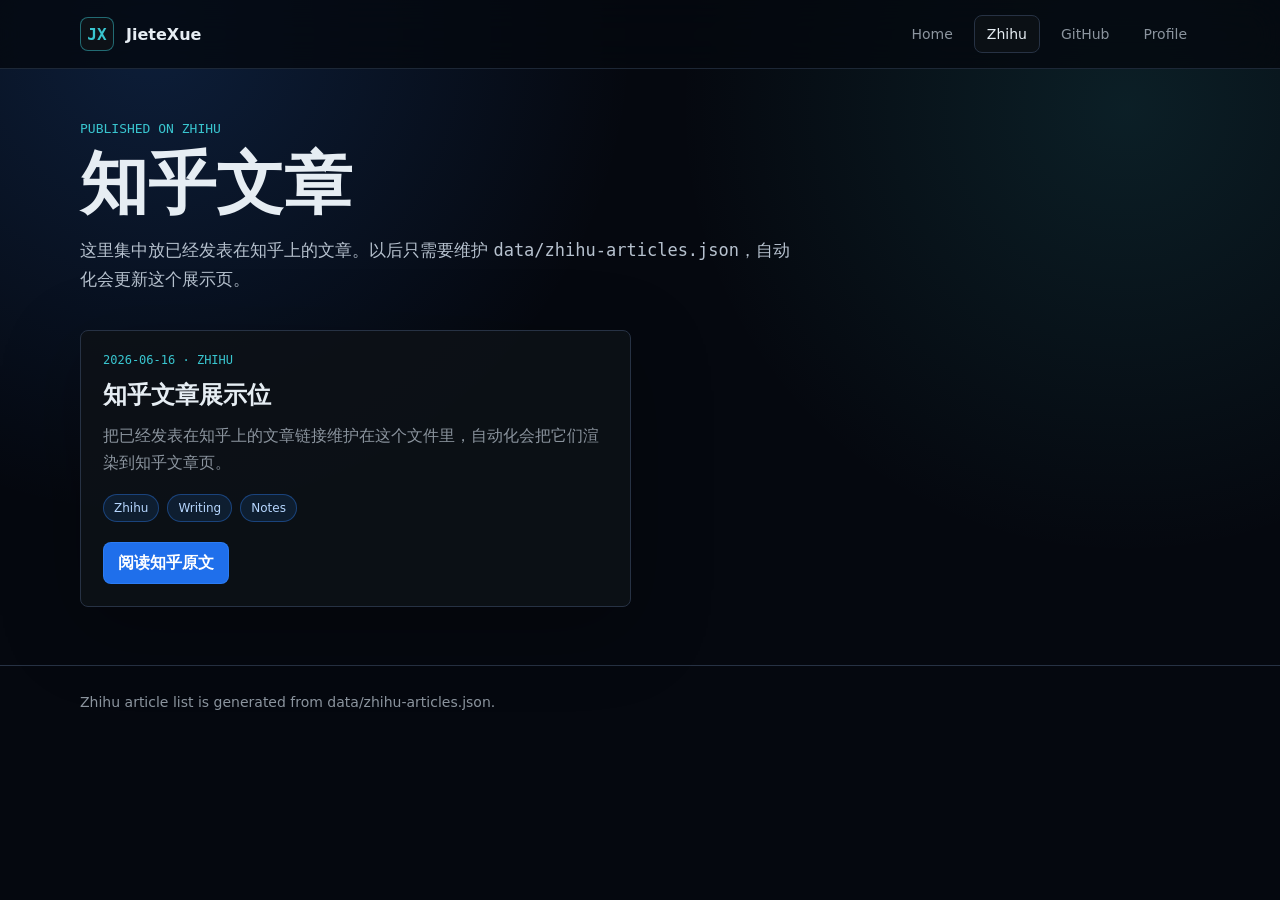
==== zhihu.html @ d5d6de6b "Add multi-page personal blog site" ====
<!doctype html>
<html lang="zh-CN">
  <head>
    <meta charset="utf-8" />
    <meta name="viewport" content="width=device-width, initial-scale=1" />
    <meta name="color-scheme" content="dark" />
    <title>JieteXue · Zhihu Articles</title>
    <meta name="description" content="JieteXue 发表在知乎上的文章展示页。" />
    <link rel="prefetch" href="./github.html" as="document" />
    <style>
      :root {
        color-scheme: dark;
        --bg: #05080f;
        --panel: #0d1117;
        --panel-2: #111827;
        --line: #273244;
        --text: #e6edf3;
        --muted: #8b949e;
        --blue: #2f81f7;
        --cyan: #39c5cf;
      }

      * {
        box-sizing: border-box;
      }

      body {
        margin: 0;
        min-height: 100vh;
        background:
          radial-gradient(circle at 12% 4%, rgba(47, 129, 247, 0.18), transparent 30rem),
          radial-gradient(circle at 88% 12%, rgba(57, 197, 207, 0.12), transparent 28rem),
          #05080f;
        color: var(--text);
        font-family:
          Inter, ui-sans-serif, system-ui, -apple-system, BlinkMacSystemFont, "Segoe UI",
          sans-serif;
      }

      a {
        color: inherit;
        text-decoration: none;
      }

      .site-shell {
        width: min(1120px, calc(100% - 32px));
        margin: 0 auto;
      }

      .topbar {
        position: sticky;
        top: 0;
        z-index: 10;
        backdrop-filter: blur(18px);
        background: rgba(5, 8, 15, 0.78);
        border-bottom: 1px solid rgba(39, 50, 68, 0.74);
      }

      .topbar-inner {
        min-height: 68px;
        display: flex;
        align-items: center;
        justify-content: space-between;
        gap: 20px;
      }

      .brand {
        display: flex;
        align-items: center;
        gap: 12px;
        font-weight: 700;
      }

      .mark {
        display: grid;
        place-items: center;
        width: 34px;
        height: 34px;
        border: 1px solid rgba(57, 197, 207, 0.5);
        border-radius: 8px;
        background: #0d1117;
        color: var(--cyan);
        font-family: ui-monospace, SFMono-Regular, Menlo, Consolas, monospace;
      }

      .nav {
        display: flex;
        gap: 8px;
        flex-wrap: wrap;
        justify-content: flex-end;
      }

      .nav a {
        min-height: 38px;
        display: inline-flex;
        align-items: center;
        border: 1px solid transparent;
        border-radius: 8px;
        padding: 0 12px;
        color: var(--muted);
        font-size: 14px;
      }

      .nav a:hover,
      .nav a[aria-current="page"] {
        color: var(--text);
        border-color: var(--line);
        background: rgba(13, 17, 23, 0.9);
      }

      .page-head {
        padding: 52px 0 24px;
      }

      .eyebrow {
        margin: 0 0 14px;
        color: var(--cyan);
        font-family: ui-monospace, SFMono-Regular, Menlo, Consolas, monospace;
        font-size: 13px;
        text-transform: uppercase;
      }

      h1 {
        margin: 0;
        font-size: clamp(38px, 6vw, 68px);
        line-height: 1;
      }

      .lead {
        max-width: 720px;
        margin: 18px 0 0;
        color: #b7c2cf;
        font-size: 17px;
        line-height: 1.72;
      }

      .content-grid {
        display: grid;
        grid-template-columns: repeat(2, minmax(0, 1fr));
        gap: 18px;
        padding: 12px 0 58px;
      }

      .content-card {
        display: flex;
        min-height: 260px;
        flex-direction: column;
        justify-content: space-between;
        border: 1px solid var(--line);
        border-radius: 8px;
        padding: 22px;
        background: rgba(13, 17, 23, 0.9);
        box-shadow: 0 22px 80px rgba(0, 0, 0, 0.28);
      }

      .card-meta {
        color: var(--cyan);
        font-family: ui-monospace, SFMono-Regular, Menlo, Consolas, monospace;
        font-size: 12px;
        text-transform: uppercase;
      }

      .content-card h2 {
        margin: 14px 0 0;
        font-size: 24px;
        line-height: 1.22;
      }

      .content-card p {
        margin: 12px 0 18px;
        color: var(--muted);
        line-height: 1.68;
      }

      .tag-row {
        display: flex;
        flex-wrap: wrap;
        gap: 8px;
        margin: 0 0 20px;
      }

      .tag-row span {
        border: 1px solid rgba(47, 129, 247, 0.38);
        border-radius: 999px;
        padding: 6px 10px;
        color: #b7d7ff;
        background: rgba(47, 129, 247, 0.12);
        font-size: 12px;
      }

      .button-link {
        min-height: 42px;
        display: inline-flex;
        align-items: center;
        justify-content: center;
        align-self: flex-start;
        border: 1px solid rgba(47, 129, 247, 0.75);
        border-radius: 8px;
        padding: 0 14px;
        background: #1f6feb;
        color: white;
        font-weight: 700;
      }

      .footer {
        border-top: 1px solid var(--line);
        padding: 28px 0 36px;
        color: var(--muted);
        font-size: 14px;
      }

      @media (max-width: 760px) {
        .topbar-inner,
        .content-grid {
          grid-template-columns: 1fr;
        }

        .topbar-inner {
          align-items: flex-start;
          padding: 14px 0;
        }

        .content-card {
          min-height: 0;
        }
      }
    </style>
  </head>
  <body>
    <header class="topbar">
      <div class="site-shell topbar-inner">
        <a class="brand" href="./index.html" aria-label="JieteXue home">
          <span class="mark">JX</span>
          <span>JieteXue</span>
        </a>
        <nav class="nav" aria-label="Primary navigation">
          <a href="./index.html">Home</a>
          <a href="./zhihu.html" aria-current="page">Zhihu</a>
          <a href="./github.html">GitHub</a>
          <a href="https://www.zhihu.com/people/7-63-5-13-42" target="_blank" rel="noreferrer">Profile</a>
        </nav>
      </div>
    </header>

    <main class="site-shell">
      <section class="page-head" aria-labelledby="page-title">
        <p class="eyebrow">Published on Zhihu</p>
        <h1 id="page-title">知乎文章</h1>
        <p class="lead">
          这里集中放已经发表在知乎上的文章。以后只需要维护 <code>data/zhihu-articles.json</code>，自动化会更新这个展示页。
        </p>
      </section>

      <section class="content-grid" aria-label="Zhihu articles">
<!-- ARTICLES:START -->
        <article class="content-card article-card">
          <div class="card-meta">2026-06-16 · Zhihu</div>
          <h2>知乎文章展示位</h2>
          <p>把已经发表在知乎上的文章链接维护在这个文件里，自动化会把它们渲染到知乎文章页。</p>
          <div class="tag-row"><span>Zhihu</span><span>Writing</span><span>Notes</span></div>
          <a class="button-link" href="https://www.zhihu.com/people/7-63-5-13-42/posts" target="_blank" rel="noreferrer">阅读知乎原文</a>
        </article>
<!-- ARTICLES:END -->
      </section>
    </main>

    <footer class="footer">
      <div class="site-shell">Zhihu article list is generated from data/zhihu-articles.json.</div>
    </footer>
  </body>
</html>
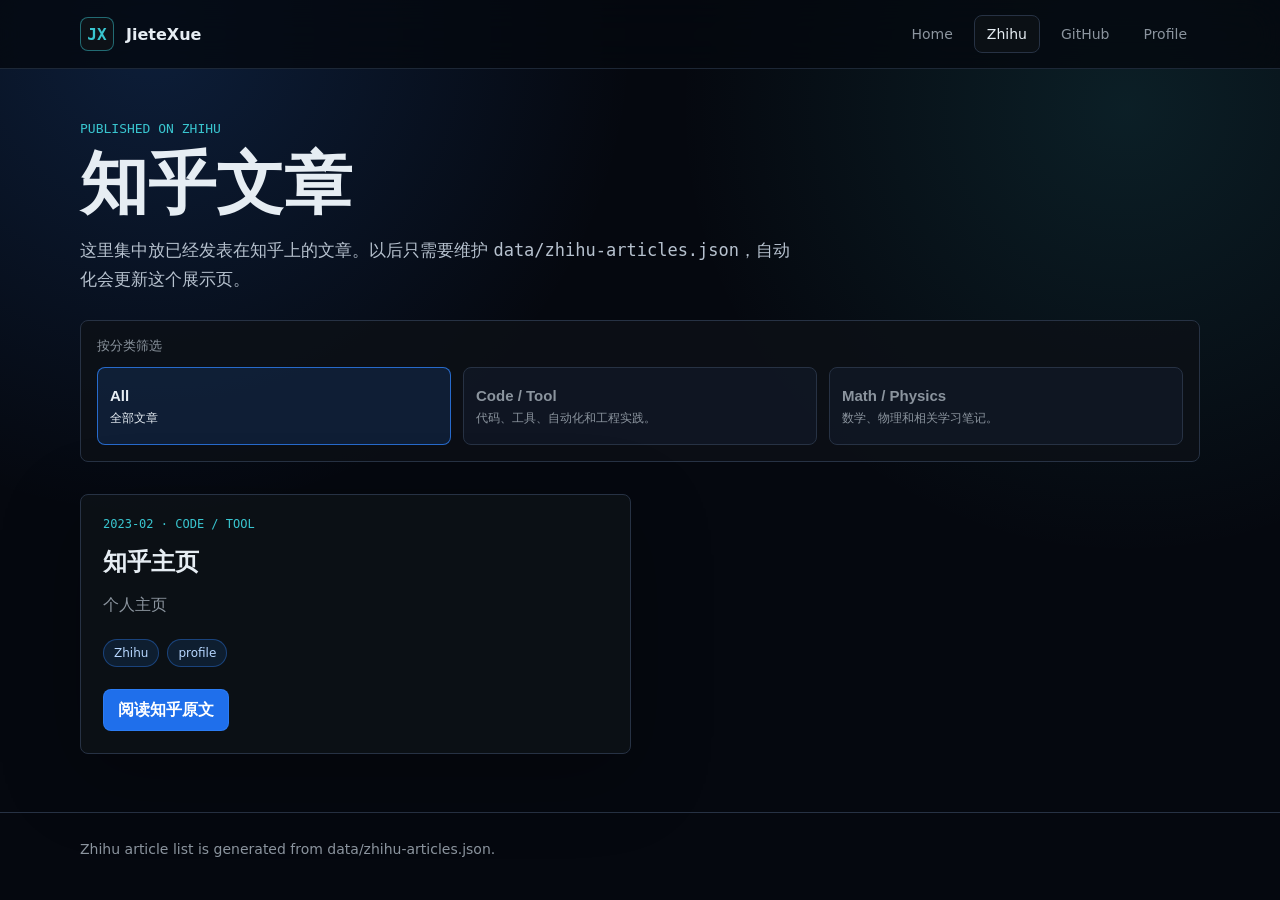
==== commit 660403e3: "Add Zhihu article categories" ====
--- a/zhihu.html
+++ b/zhihu.html
@@ -134,6 +134,68 @@
         line-height: 1.72;
       }
 
+      .filter-panel {
+        border: 1px solid var(--line);
+        border-radius: 8px;
+        padding: 16px;
+        margin: 2px 0 20px;
+        background: rgba(13, 17, 23, 0.82);
+      }
+
+      .filter-label {
+        margin: 0 0 12px;
+        color: var(--muted);
+        font-size: 13px;
+      }
+
+      .filter-row {
+        display: grid;
+        grid-template-columns: repeat(3, minmax(0, 1fr));
+        gap: 12px;
+      }
+
+      .filter-button {
+        min-height: 78px;
+        border: 1px solid var(--line);
+        border-radius: 8px;
+        padding: 12px;
+        color: var(--muted);
+        background: rgba(17, 24, 39, 0.76);
+        text-align: left;
+        cursor: pointer;
+      }
+
+      .filter-button:hover,
+      .filter-button.is-active {
+        border-color: rgba(47, 129, 247, 0.78);
+        color: var(--text);
+        background: rgba(47, 129, 247, 0.14);
+      }
+
+      .filter-button strong,
+      .filter-button span {
+        display: block;
+      }
+
+      .filter-button strong {
+        font-size: 15px;
+      }
+
+      .filter-button span {
+        margin-top: 6px;
+        line-height: 1.38;
+        font-size: 12px;
+      }
+
+      .empty-state {
+        display: none;
+        border: 1px dashed var(--line);
+        border-radius: 8px;
+        padding: 24px;
+        color: var(--muted);
+        background: rgba(13, 17, 23, 0.68);
+      }
+
       .content-grid {
         display: grid;
         grid-template-columns: repeat(2, minmax(0, 1fr));
@@ -211,6 +273,7 @@
 
       @media (max-width: 760px) {
         .topbar-inner,
+        .filter-row,
         .content-grid {
           grid-template-columns: 1fr;
         }
@@ -251,13 +314,35 @@
         </p>
       </section>
 
+      <section class="filter-panel" aria-label="Article categories">
+        <p class="filter-label">按分类筛选</p>
+        <div class="filter-row">
+<!-- ARTICLE_CATEGORIES:START -->
+        <button class="filter-button is-active" type="button" data-filter="all" aria-pressed="true">
+          <strong>All</strong>
+          <span>全部文章</span>
+        </button>
+        <button class="filter-button" type="button" data-filter="code-tool" aria-pressed="false">
+          <strong>Code / Tool</strong>
+          <span>代码、工具、自动化和工程实践。</span>
+        </button>
+        <button class="filter-button" type="button" data-filter="math-physics" aria-pressed="false">
+          <strong>Math / Physics</strong>
+          <span>数学、物理和相关学习笔记。</span>
+        </button>
+<!-- ARTICLE_CATEGORIES:END -->
+        </div>
+      </section>
+
+      <p class="empty-state" data-empty-state>这个分类下暂时还没有文章。</p>
+
       <section class="content-grid" aria-label="Zhihu articles">
 <!-- ARTICLES:START -->
-        <article class="content-card article-card">
-          <div class="card-meta">2026-06-16 · Zhihu</div>
-          <h2>知乎文章展示位</h2>
-          <p>把已经发表在知乎上的文章链接维护在这个文件里，自动化会把它们渲染到知乎文章页。</p>
-          <div class="tag-row"><span>Zhihu</span><span>Writing</span><span>Notes</span></div>
+        <article class="content-card article-card" data-categories="code-tool">
+          <div class="card-meta">2023-02 · Code / Tool</div>
+          <h2>知乎主页</h2>
+          <p>个人主页</p>
+          <div class="tag-row"><span>Zhihu</span><span>profile</span></div>
           <a class="button-link" href="https://www.zhihu.com/people/7-63-5-13-42/posts" target="_blank" rel="noreferrer">阅读知乎原文</a>
         </article>
 <!-- ARTICLES:END -->
@@ -267,5 +352,35 @@
     <footer class="footer">
       <div class="site-shell">Zhihu article list is generated from data/zhihu-articles.json.</div>
     </footer>
+    <script>
+      const filterButtons = Array.from(document.querySelectorAll("[data-filter]"));
+      const articleCards = Array.from(document.querySelectorAll("[data-categories]"));
+      const emptyState = document.querySelector("[data-empty-state]");
+
+      function applyFilter(filter) {
+        let visibleCount = 0;
+
+        articleCards.forEach((card) => {
+          const categories = card.dataset.categories.split(" ");
+          const isVisible = filter === "all" || categories.includes(filter);
+          card.hidden = !isVisible;
+          if (isVisible) {
+            visibleCount += 1;
+          }
+        });
+
+        filterButtons.forEach((button) => {
+          const isActive = button.dataset.filter === filter;
+          button.classList.toggle("is-active", isActive);
+          button.setAttribute("aria-pressed", String(isActive));
+        });
+
+        emptyState.style.display = visibleCount === 0 ? "block" : "none";
+      }
+
+      filterButtons.forEach((button) => {
+        button.addEventListener("click", () => applyFilter(button.dataset.filter));
+      });
+    </script>
   </body>
 </html>
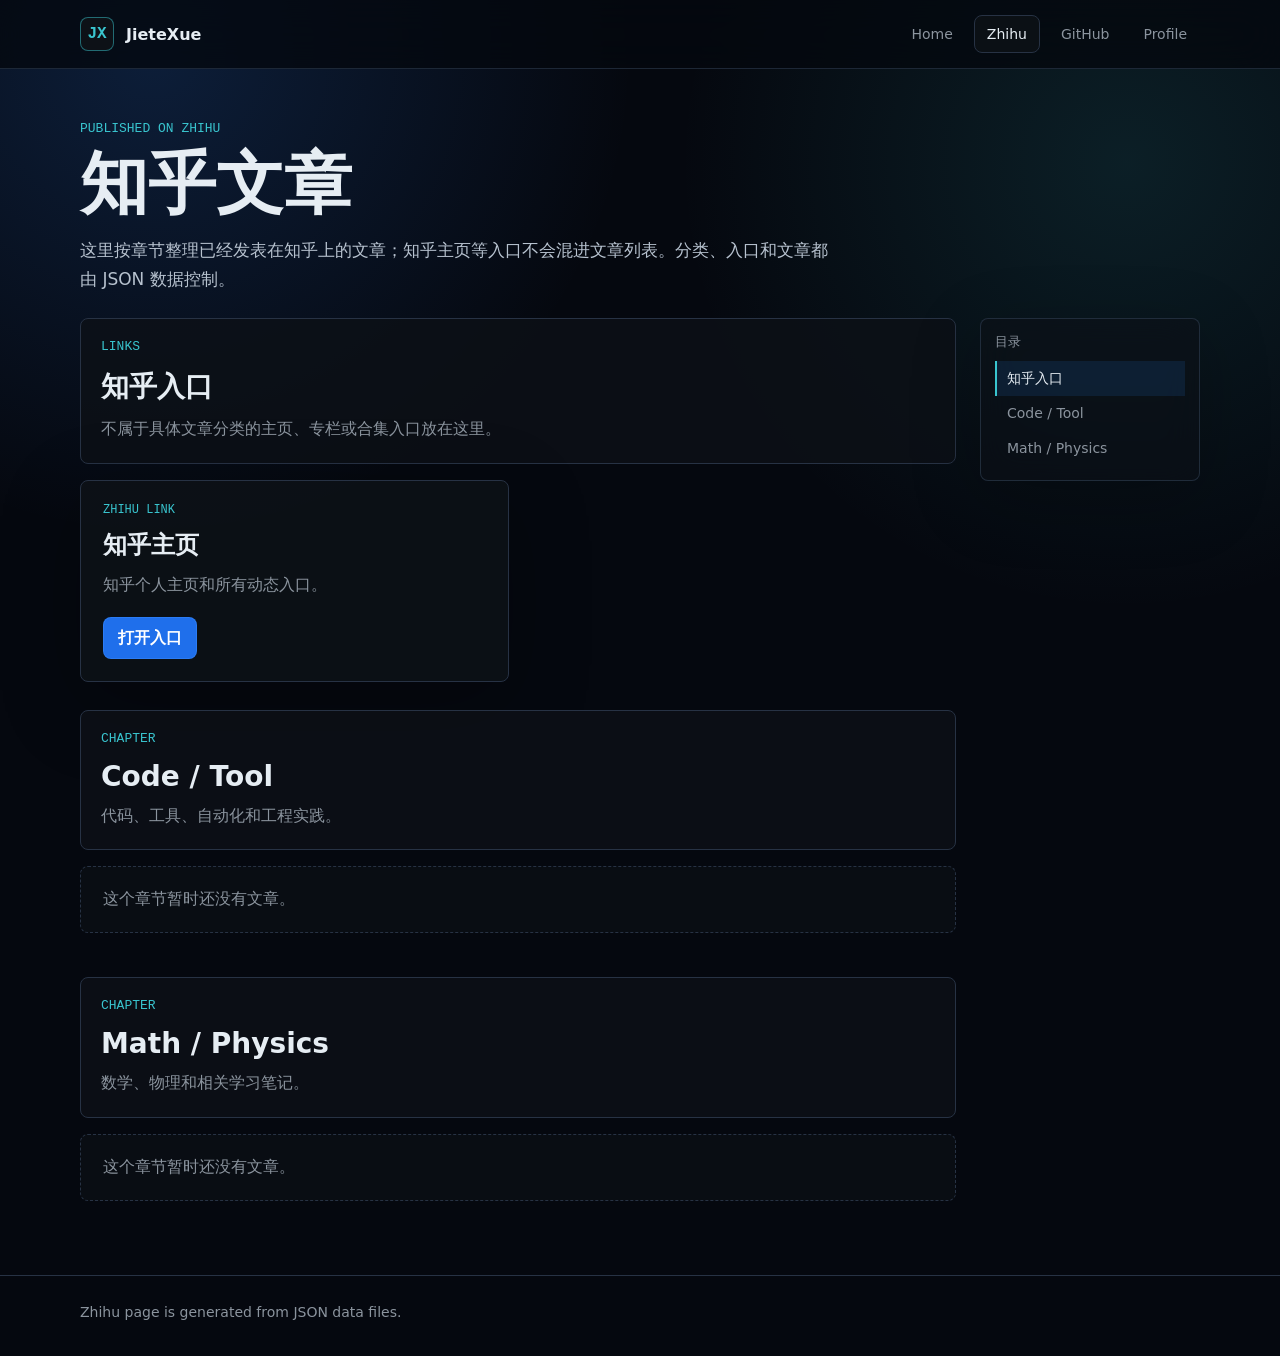
==== commit f7083cb2: "Refactor Zhihu page into chapter sections" ====
--- a/zhihu.html
+++ b/zhihu.html
@@ -7,287 +7,8 @@
     <title>JieteXue · Zhihu Articles</title>
     <meta name="description" content="JieteXue 发表在知乎上的文章展示页。" />
     <link rel="prefetch" href="./github.html" as="document" />
-    <style>
-      :root {
-        color-scheme: dark;
-        --bg: #05080f;
-        --panel: #0d1117;
-        --panel-2: #111827;
-        --line: #273244;
-        --text: #e6edf3;
-        --muted: #8b949e;
-        --blue: #2f81f7;
-        --cyan: #39c5cf;
-      }
-
-      * {
-        box-sizing: border-box;
-      }
-
-      body {
-        margin: 0;
-        min-height: 100vh;
-        background:
-          radial-gradient(circle at 12% 4%, rgba(47, 129, 247, 0.18), transparent 30rem),
-          radial-gradient(circle at 88% 12%, rgba(57, 197, 207, 0.12), transparent 28rem),
-          #05080f;
-        color: var(--text);
-        font-family:
-          Inter, ui-sans-serif, system-ui, -apple-system, BlinkMacSystemFont, "Segoe UI",
-          sans-serif;
-      }
-
-      a {
-        color: inherit;
-        text-decoration: none;
-      }
-
-      .site-shell {
-        width: min(1120px, calc(100% - 32px));
-        margin: 0 auto;
-      }
-
-      .topbar {
-        position: sticky;
-        top: 0;
-        z-index: 10;
-        backdrop-filter: blur(18px);
-        background: rgba(5, 8, 15, 0.78);
-        border-bottom: 1px solid rgba(39, 50, 68, 0.74);
-      }
-
-      .topbar-inner {
-        min-height: 68px;
-        display: flex;
-        align-items: center;
-        justify-content: space-between;
-        gap: 20px;
-      }
-
-      .brand {
-        display: flex;
-        align-items: center;
-        gap: 12px;
-        font-weight: 700;
-      }
-
-      .mark {
-        display: grid;
-        place-items: center;
-        width: 34px;
-        height: 34px;
-        border: 1px solid rgba(57, 197, 207, 0.5);
-        border-radius: 8px;
-        background: #0d1117;
-        color: var(--cyan);
-        font-family: ui-monospace, SFMono-Regular, Menlo, Consolas, monospace;
-      }
-
-      .nav {
-        display: flex;
-        gap: 8px;
-        flex-wrap: wrap;
-        justify-content: flex-end;
-      }
-
-      .nav a {
-        min-height: 38px;
-        display: inline-flex;
-        align-items: center;
-        border: 1px solid transparent;
-        border-radius: 8px;
-        padding: 0 12px;
-        color: var(--muted);
-        font-size: 14px;
-      }
-
-      .nav a:hover,
-      .nav a[aria-current="page"] {
-        color: var(--text);
-        border-color: var(--line);
-        background: rgba(13, 17, 23, 0.9);
-      }
-
-      .page-head {
-        padding: 52px 0 24px;
-      }
-
-      .eyebrow {
-        margin: 0 0 14px;
-        color: var(--cyan);
-        font-family: ui-monospace, SFMono-Regular, Menlo, Consolas, monospace;
-        font-size: 13px;
-        text-transform: uppercase;
-      }
-
-      h1 {
-        margin: 0;
-        font-size: clamp(38px, 6vw, 68px);
-        line-height: 1;
-      }
-
-      .lead {
-        max-width: 720px;
-        margin: 18px 0 0;
-        color: #b7c2cf;
-        font-size: 17px;
-        line-height: 1.72;
-      }
-
-      .filter-panel {
-        border: 1px solid var(--line);
-        border-radius: 8px;
-        padding: 16px;
-        margin: 2px 0 20px;
-        background: rgba(13, 17, 23, 0.82);
-      }
-
-      .filter-label {
-        margin: 0 0 12px;
-        color: var(--muted);
-        font-size: 13px;
-      }
-
-      .filter-row {
-        display: grid;
-        grid-template-columns: repeat(3, minmax(0, 1fr));
-        gap: 12px;
-      }
-
-      .filter-button {
-        min-height: 78px;
-        border: 1px solid var(--line);
-        border-radius: 8px;
-        padding: 12px;
-        color: var(--muted);
-        background: rgba(17, 24, 39, 0.76);
-        text-align: left;
-        cursor: pointer;
-      }
-
-      .filter-button:hover,
-      .filter-button.is-active {
-        border-color: rgba(47, 129, 247, 0.78);
-        color: var(--text);
-        background: rgba(47, 129, 247, 0.14);
-      }
-
-      .filter-button strong,
-      .filter-button span {
-        display: block;
-      }
-
-      .filter-button strong {
-        font-size: 15px;
-      }
-
-      .filter-button span {
-        margin-top: 6px;
-        line-height: 1.38;
-        font-size: 12px;
-      }
-
-      .empty-state {
-        display: none;
-        border: 1px dashed var(--line);
-        border-radius: 8px;
-        padding: 24px;
-        color: var(--muted);
-        background: rgba(13, 17, 23, 0.68);
-      }
-
-      .content-grid {
-        display: grid;
-        grid-template-columns: repeat(2, minmax(0, 1fr));
-        gap: 18px;
-        padding: 12px 0 58px;
-      }
-
-      .content-card {
-        display: flex;
-        min-height: 260px;
-        flex-direction: column;
-        justify-content: space-between;
-        border: 1px solid var(--line);
-        border-radius: 8px;
-        padding: 22px;
-        background: rgba(13, 17, 23, 0.9);
-        box-shadow: 0 22px 80px rgba(0, 0, 0, 0.28);
-      }
-
-      .card-meta {
-        color: var(--cyan);
-        font-family: ui-monospace, SFMono-Regular, Menlo, Consolas, monospace;
-        font-size: 12px;
-        text-transform: uppercase;
-      }
-
-      .content-card h2 {
-        margin: 14px 0 0;
-        font-size: 24px;
-        line-height: 1.22;
-      }
-
-      .content-card p {
-        margin: 12px 0 18px;
-        color: var(--muted);
-        line-height: 1.68;
-      }
-
-      .tag-row {
-        display: flex;
-        flex-wrap: wrap;
-        gap: 8px;
-        margin: 0 0 20px;
-      }
-
-      .tag-row span {
-        border: 1px solid rgba(47, 129, 247, 0.38);
-        border-radius: 999px;
-        padding: 6px 10px;
-        color: #b7d7ff;
-        background: rgba(47, 129, 247, 0.12);
-        font-size: 12px;
-      }
-
-      .button-link {
-        min-height: 42px;
-        display: inline-flex;
-        align-items: center;
-        justify-content: center;
-        align-self: flex-start;
-        border: 1px solid rgba(47, 129, 247, 0.75);
-        border-radius: 8px;
-        padding: 0 14px;
-        background: #1f6feb;
-        color: white;
-        font-weight: 700;
-      }
-
-      .footer {
-        border-top: 1px solid var(--line);
-        padding: 28px 0 36px;
-        color: var(--muted);
-        font-size: 14px;
-      }
-
-      @media (max-width: 760px) {
-        .topbar-inner,
-        .filter-row,
-        .content-grid {
-          grid-template-columns: 1fr;
-        }
-
-        .topbar-inner {
-          align-items: flex-start;
-          padding: 14px 0;
-        }
-
-        .content-card {
-          min-height: 0;
-        }
-      }
-    </style>
+    <link rel="stylesheet" href="./assets/zhihu.css" />
+    <script src="./assets/zhihu.js" defer></script>
   </head>
   <body>
     <header class="topbar">
@@ -310,77 +31,64 @@
         <p class="eyebrow">Published on Zhihu</p>
         <h1 id="page-title">知乎文章</h1>
         <p class="lead">
-          这里集中放已经发表在知乎上的文章。以后只需要维护 <code>data/zhihu-articles.json</code>，自动化会更新这个展示页。
+          这里按章节整理已经发表在知乎上的文章；知乎主页等入口不会混进文章列表。分类、入口和文章都由 JSON 数据控制。
         </p>
       </section>
 
-      <section class="filter-panel" aria-label="Article categories">
-        <p class="filter-label">按分类筛选</p>
-        <div class="filter-row">
-<!-- ARTICLE_CATEGORIES:START -->
-        <button class="filter-button is-active" type="button" data-filter="all" aria-pressed="true">
-          <strong>All</strong>
-          <span>全部文章</span>
-        </button>
-        <button class="filter-button" type="button" data-filter="code-tool" aria-pressed="false">
-          <strong>Code / Tool</strong>
-          <span>代码、工具、自动化和工程实践。</span>
-        </button>
-        <button class="filter-button" type="button" data-filter="math-physics" aria-pressed="false">
-          <strong>Math / Physics</strong>
-          <span>数学、物理和相关学习笔记。</span>
-        </button>
-<!-- ARTICLE_CATEGORIES:END -->
+      <div class="reading-layout">
+        <div class="reading-main">
+          <section class="resource-section" id="zhihu-links" data-section>
+            <div class="section-heading">
+              <p class="eyebrow">Links</p>
+              <h2>知乎入口</h2>
+              <p>不属于具体文章分类的主页、专栏或合集入口放在这里。</p>
+            </div>
+            <div class="resource-grid">
+<!-- RESOURCE_LINKS:START -->
+              <article class="content-card resource-card">
+                <div class="card-meta">Zhihu Link</div>
+                <h3>知乎主页</h3>
+                <p>知乎个人主页和所有动态入口。</p>
+                <a class="button-link" href="https://www.zhihu.com/people/7-63-5-13-42/posts" target="_blank" rel="noreferrer">打开入口</a>
+              </article>
+<!-- RESOURCE_LINKS:END -->
+            </div>
+          </section>
+
+<!-- ARTICLE_SECTIONS:START -->
+          <section class="article-section" id="code-tool" data-section>
+            <div class="section-heading">
+              <p class="eyebrow">Chapter</p>
+              <h2>Code / Tool</h2>
+              <p>代码、工具、自动化和工程实践。</p>
+            </div>
+            <p class="section-empty">这个章节暂时还没有文章。</p>
+          </section>
+
+          <section class="article-section" id="math-physics" data-section>
+            <div class="section-heading">
+              <p class="eyebrow">Chapter</p>
+              <h2>Math / Physics</h2>
+              <p>数学、物理和相关学习笔记。</p>
+            </div>
+            <p class="section-empty">这个章节暂时还没有文章。</p>
+          </section>
+<!-- ARTICLE_SECTIONS:END -->
         </div>
-      </section>
 
-      <p class="empty-state" data-empty-state>这个分类下暂时还没有文章。</p>
-
-      <section class="content-grid" aria-label="Zhihu articles">
-<!-- ARTICLES:START -->
-        <article class="content-card article-card" data-categories="code-tool">
-          <div class="card-meta">2023-02 · Code / Tool</div>
-          <h2>知乎主页</h2>
-          <p>个人主页</p>
-          <div class="tag-row"><span>Zhihu</span><span>profile</span></div>
-          <a class="button-link" href="https://www.zhihu.com/people/7-63-5-13-42/posts" target="_blank" rel="noreferrer">阅读知乎原文</a>
-        </article>
-<!-- ARTICLES:END -->
-      </section>
+        <aside class="chapter-nav" aria-label="Zhihu chapter navigation">
+          <p>目录</p>
+<!-- CHAPTER_NAV:START -->
+          <a class="is-active" href="#zhihu-links">知乎入口</a>
+          <a href="#code-tool">Code / Tool</a>
+          <a href="#math-physics">Math / Physics</a>
+<!-- CHAPTER_NAV:END -->
+        </aside>
+      </div>
     </main>
 
     <footer class="footer">
-      <div class="site-shell">Zhihu article list is generated from data/zhihu-articles.json.</div>
+      <div class="site-shell">Zhihu page is generated from JSON data files.</div>
     </footer>
-    <script>
-      const filterButtons = Array.from(document.querySelectorAll("[data-filter]"));
-      const articleCards = Array.from(document.querySelectorAll("[data-categories]"));
-      const emptyState = document.querySelector("[data-empty-state]");
-
-      function applyFilter(filter) {
-        let visibleCount = 0;
-
-        articleCards.forEach((card) => {
-          const categories = card.dataset.categories.split(" ");
-          const isVisible = filter === "all" || categories.includes(filter);
-          card.hidden = !isVisible;
-          if (isVisible) {
-            visibleCount += 1;
-          }
-        });
-
-        filterButtons.forEach((button) => {
-          const isActive = button.dataset.filter === filter;
-          button.classList.toggle("is-active", isActive);
-          button.setAttribute("aria-pressed", String(isActive));
-        });
-
-        emptyState.style.display = visibleCount === 0 ? "block" : "none";
-      }
-
-      filterButtons.forEach((button) => {
-        button.addEventListener("click", () => applyFilter(button.dataset.filter));
-      });
-    </script>
   </body>
 </html>
--- a/assets/zhihu.css
+++ b/assets/zhihu.css
@@ -0,0 +1,315 @@
+:root {
+  color-scheme: dark;
+  --bg: #05080f;
+  --panel: #0d1117;
+  --panel-2: #111827;
+  --line: #273244;
+  --text: #e6edf3;
+  --muted: #8b949e;
+  --blue: #2f81f7;
+  --cyan: #39c5cf;
+}
+
+* {
+  box-sizing: border-box;
+}
+
+html {
+  scroll-behavior: smooth;
+}
+
+body {
+  margin: 0;
+  min-height: 100vh;
+  background:
+    radial-gradient(circle at 12% 4%, rgba(47, 129, 247, 0.18), transparent 30rem),
+    radial-gradient(circle at 88% 12%, rgba(57, 197, 207, 0.12), transparent 28rem),
+    #05080f;
+  color: var(--text);
+  font-family:
+    Inter, ui-sans-serif, system-ui, -apple-system, BlinkMacSystemFont, "Segoe UI",
+    sans-serif;
+}
+
+a {
+  color: inherit;
+  text-decoration: none;
+}
+
+.site-shell {
+  width: min(1120px, calc(100% - 32px));
+  margin: 0 auto;
+}
+
+.topbar {
+  position: sticky;
+  top: 0;
+  z-index: 10;
+  backdrop-filter: blur(18px);
+  background: rgba(5, 8, 15, 0.78);
+  border-bottom: 1px solid rgba(39, 50, 68, 0.74);
+}
+
+.topbar-inner {
+  min-height: 68px;
+  display: flex;
+  align-items: center;
+  justify-content: space-between;
+  gap: 20px;
+}
+
+.brand {
+  display: flex;
+  align-items: center;
+  gap: 12px;
+  font-weight: 700;
+}
+
+.mark {
+  display: grid;
+  place-items: center;
+  width: 34px;
+  height: 34px;
+  border: 1px solid rgba(57, 197, 207, 0.5);
+  border-radius: 8px;
+  background: #0d1117;
+  color: var(--cyan);
+  font-family: ui-monospace, SFMono-Regular, Menlo, Consolas, monospace;
+}
+
+.nav {
+  display: flex;
+  gap: 8px;
+  flex-wrap: wrap;
+  justify-content: flex-end;
+}
+
+.nav a {
+  min-height: 38px;
+  display: inline-flex;
+  align-items: center;
+  border: 1px solid transparent;
+  border-radius: 8px;
+  padding: 0 12px;
+  color: var(--muted);
+  font-size: 14px;
+}
+
+.nav a:hover,
+.nav a[aria-current="page"] {
+  color: var(--text);
+  border-color: var(--line);
+  background: rgba(13, 17, 23, 0.9);
+}
+
+.page-head {
+  padding: 52px 0 24px;
+}
+
+.eyebrow {
+  margin: 0 0 14px;
+  color: var(--cyan);
+  font-family: ui-monospace, SFMono-Regular, Menlo, Consolas, monospace;
+  font-size: 13px;
+  text-transform: uppercase;
+}
+
+h1 {
+  margin: 0;
+  font-size: clamp(38px, 6vw, 68px);
+  line-height: 1;
+}
+
+.lead {
+  max-width: 760px;
+  margin: 18px 0 0;
+  color: #b7c2cf;
+  font-size: 17px;
+  line-height: 1.72;
+}
+
+.reading-layout {
+  display: grid;
+  grid-template-columns: minmax(0, 1fr) 220px;
+  gap: 24px;
+  align-items: start;
+  padding-bottom: 58px;
+}
+
+.reading-main {
+  display: grid;
+  gap: 28px;
+}
+
+.chapter-nav {
+  position: sticky;
+  top: 88px;
+  border: 1px solid rgba(39, 50, 68, 0.82);
+  border-radius: 8px;
+  padding: 14px;
+  background: rgba(13, 17, 23, 0.58);
+  backdrop-filter: blur(18px);
+  box-shadow: 0 18px 70px rgba(0, 0, 0, 0.24);
+}
+
+.chapter-nav p {
+  margin: 0 0 10px;
+  color: var(--muted);
+  font-size: 13px;
+}
+
+.chapter-nav a {
+  display: block;
+  border-left: 2px solid transparent;
+  padding: 8px 10px;
+  color: var(--muted);
+  font-size: 14px;
+  line-height: 1.35;
+}
+
+.chapter-nav a:hover,
+.chapter-nav a.is-active {
+  border-left-color: var(--cyan);
+  color: var(--text);
+  background: rgba(47, 129, 247, 0.12);
+}
+
+.resource-section,
+.article-section {
+  scroll-margin-top: 92px;
+}
+
+.section-heading {
+  border: 1px solid var(--line);
+  border-radius: 8px;
+  padding: 20px;
+  background: rgba(13, 17, 23, 0.82);
+}
+
+.section-heading h2 {
+  margin: 0;
+  font-size: 28px;
+}
+
+.section-heading p:not(.eyebrow) {
+  margin: 10px 0 0;
+  color: var(--muted);
+  line-height: 1.65;
+}
+
+.resource-grid,
+.article-grid {
+  display: grid;
+  grid-template-columns: repeat(2, minmax(0, 1fr));
+  gap: 18px;
+  margin-top: 16px;
+}
+
+.content-card {
+  display: flex;
+  min-height: 240px;
+  flex-direction: column;
+  justify-content: space-between;
+  border: 1px solid var(--line);
+  border-radius: 8px;
+  padding: 22px;
+  background: rgba(13, 17, 23, 0.9);
+  box-shadow: 0 22px 80px rgba(0, 0, 0, 0.28);
+}
+
+.resource-card {
+  min-height: 180px;
+}
+
+.card-meta {
+  color: var(--cyan);
+  font-family: ui-monospace, SFMono-Regular, Menlo, Consolas, monospace;
+  font-size: 12px;
+  text-transform: uppercase;
+}
+
+.content-card h3 {
+  margin: 14px 0 0;
+  font-size: 24px;
+  line-height: 1.22;
+}
+
+.content-card p {
+  margin: 12px 0 18px;
+  color: var(--muted);
+  line-height: 1.68;
+}
+
+.tag-row {
+  display: flex;
+  flex-wrap: wrap;
+  gap: 8px;
+  margin: 0 0 20px;
+}
+
+.tag-row span {
+  border: 1px solid rgba(47, 129, 247, 0.38);
+  border-radius: 999px;
+  padding: 6px 10px;
+  color: #b7d7ff;
+  background: rgba(47, 129, 247, 0.12);
+  font-size: 12px;
+}
+
+.button-link {
+  min-height: 42px;
+  display: inline-flex;
+  align-items: center;
+  justify-content: center;
+  align-self: flex-start;
+  border: 1px solid rgba(47, 129, 247, 0.75);
+  border-radius: 8px;
+  padding: 0 14px;
+  background: #1f6feb;
+  color: white;
+  font-weight: 700;
+}
+
+.section-empty {
+  border: 1px dashed var(--line);
+  border-radius: 8px;
+  padding: 22px;
+  margin-top: 16px;
+  color: var(--muted);
+  background: rgba(13, 17, 23, 0.68);
+}
+
+.footer {
+  border-top: 1px solid var(--line);
+  padding: 28px 0 36px;
+  color: var(--muted);
+  font-size: 14px;
+}
+
+@media (max-width: 900px) {
+  .reading-layout {
+    grid-template-columns: 1fr;
+  }
+
+  .chapter-nav {
+    position: static;
+    order: -1;
+  }
+}
+
+@media (max-width: 760px) {
+  .topbar-inner,
+  .resource-grid,
+  .article-grid {
+    grid-template-columns: 1fr;
+  }
+
+  .topbar-inner {
+    align-items: flex-start;
+    padding: 14px 0;
+  }
+
+  .content-card {
+    min-height: 0;
+  }
+}
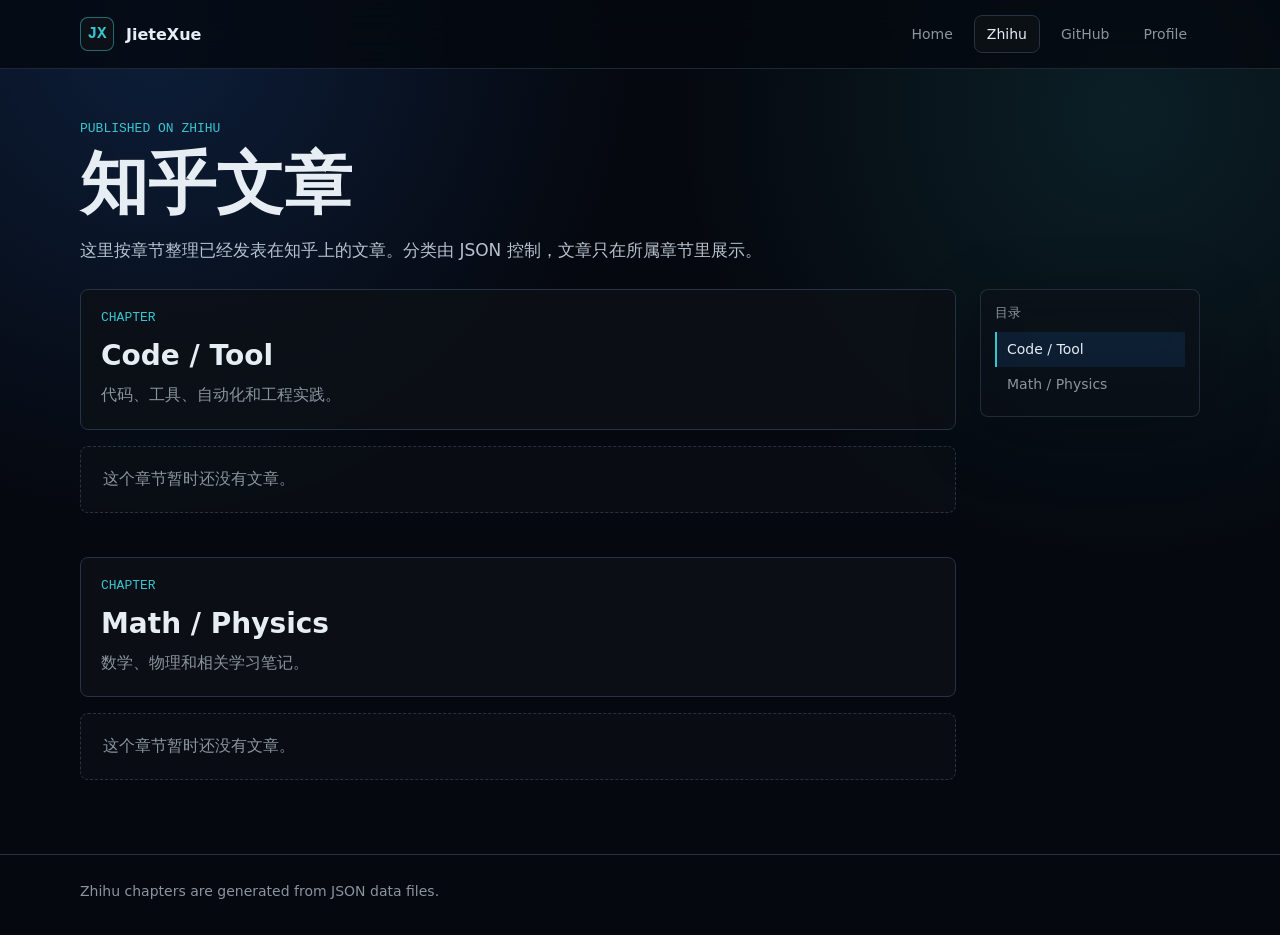
==== commit f3bc2739: "Remove Zhihu entry card" ====
--- a/zhihu.html
+++ b/zhihu.html
@@ -31,30 +31,12 @@
         <p class="eyebrow">Published on Zhihu</p>
         <h1 id="page-title">知乎文章</h1>
         <p class="lead">
-          这里按章节整理已经发表在知乎上的文章；知乎主页等入口不会混进文章列表。分类、入口和文章都由 JSON 数据控制。
+          这里按章节整理已经发表在知乎上的文章。分类由 JSON 控制，文章只在所属章节里展示。
         </p>
       </section>
 
       <div class="reading-layout">
         <div class="reading-main">
-          <section class="resource-section" id="zhihu-links" data-section>
-            <div class="section-heading">
-              <p class="eyebrow">Links</p>
-              <h2>知乎入口</h2>
-              <p>不属于具体文章分类的主页、专栏或合集入口放在这里。</p>
-            </div>
-            <div class="resource-grid">
-<!-- RESOURCE_LINKS:START -->
-              <article class="content-card resource-card">
-                <div class="card-meta">Zhihu Link</div>
-                <h3>知乎主页</h3>
-                <p>知乎个人主页和所有动态入口。</p>
-                <a class="button-link" href="https://www.zhihu.com/people/7-63-5-13-42/posts" target="_blank" rel="noreferrer">打开入口</a>
-              </article>
-<!-- RESOURCE_LINKS:END -->
-            </div>
-          </section>
-
 <!-- ARTICLE_SECTIONS:START -->
           <section class="article-section" id="code-tool" data-section>
             <div class="section-heading">
@@ -79,8 +61,7 @@
         <aside class="chapter-nav" aria-label="Zhihu chapter navigation">
           <p>目录</p>
 <!-- CHAPTER_NAV:START -->
-          <a class="is-active" href="#zhihu-links">知乎入口</a>
-          <a href="#code-tool">Code / Tool</a>
+          <a class="is-active" href="#code-tool">Code / Tool</a>
           <a href="#math-physics">Math / Physics</a>
 <!-- CHAPTER_NAV:END -->
         </aside>
@@ -88,7 +69,7 @@
     </main>
 
     <footer class="footer">
-      <div class="site-shell">Zhihu page is generated from JSON data files.</div>
+      <div class="site-shell">Zhihu chapters are generated from JSON data files.</div>
     </footer>
   </body>
 </html>
--- a/assets/zhihu.css
+++ b/assets/zhihu.css
@@ -174,7 +174,6 @@
   background: rgba(47, 129, 247, 0.12);
 }
 
-.resource-section,
 .article-section {
   scroll-margin-top: 92px;
 }
@@ -197,7 +196,6 @@
   line-height: 1.65;
 }
 
-.resource-grid,
 .article-grid {
   display: grid;
   grid-template-columns: repeat(2, minmax(0, 1fr));
@@ -215,10 +213,6 @@
   padding: 22px;
   background: rgba(13, 17, 23, 0.9);
   box-shadow: 0 22px 80px rgba(0, 0, 0, 0.28);
-}
-
-.resource-card {
-  min-height: 180px;
 }
 
 .card-meta {
@@ -299,7 +293,6 @@
 
 @media (max-width: 760px) {
   .topbar-inner,
-  .resource-grid,
   .article-grid {
     grid-template-columns: 1fr;
   }
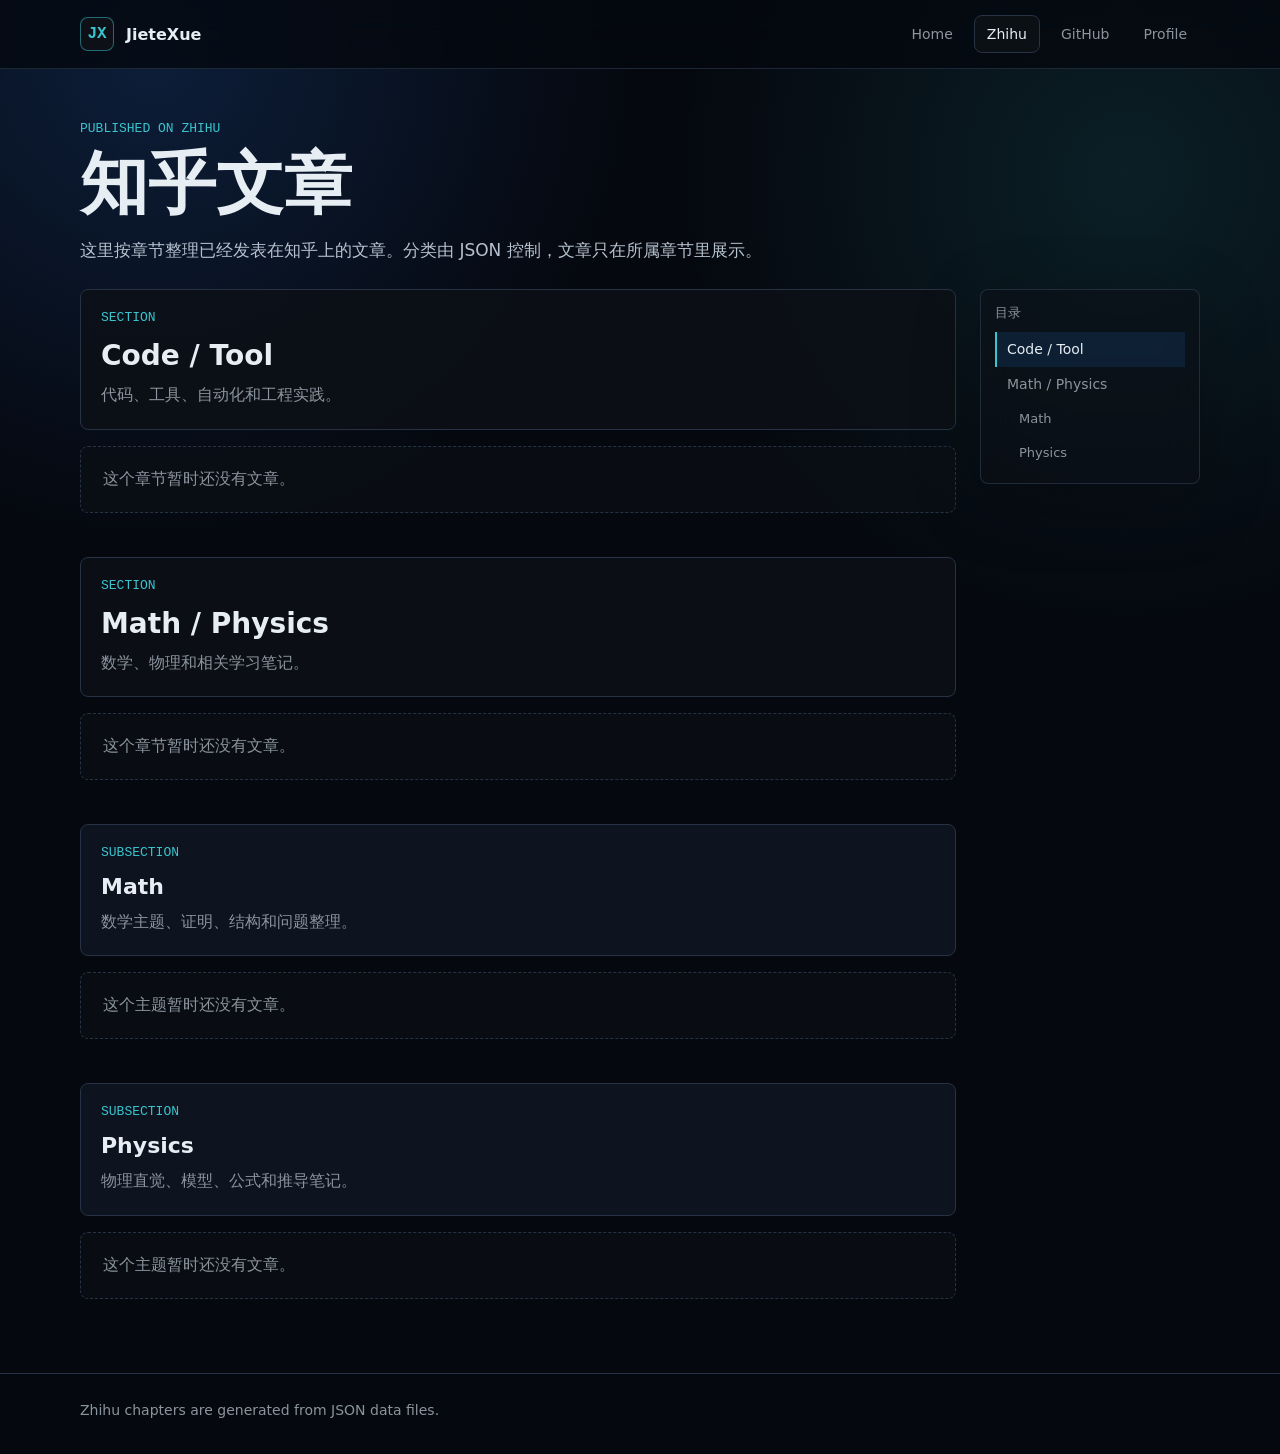
==== commit f387e6c3: "Support nested Zhihu categories" ====
--- a/zhihu.html
+++ b/zhihu.html
@@ -38,22 +38,40 @@
       <div class="reading-layout">
         <div class="reading-main">
 <!-- ARTICLE_SECTIONS:START -->
-          <section class="article-section" id="code-tool" data-section>
+          <section class="article-section" id="code-tool" data-section data-depth="1" style="--depth: 0">
             <div class="section-heading">
-              <p class="eyebrow">Chapter</p>
+              <p class="eyebrow">Section</p>
               <h2>Code / Tool</h2>
               <p>代码、工具、自动化和工程实践。</p>
             </div>
             <p class="section-empty">这个章节暂时还没有文章。</p>
           </section>
 
-          <section class="article-section" id="math-physics" data-section>
+          <section class="article-section" id="math-physics" data-section data-depth="1" style="--depth: 0">
             <div class="section-heading">
-              <p class="eyebrow">Chapter</p>
+              <p class="eyebrow">Section</p>
               <h2>Math / Physics</h2>
               <p>数学、物理和相关学习笔记。</p>
             </div>
             <p class="section-empty">这个章节暂时还没有文章。</p>
+          </section>
+
+          <section class="article-section" id="math" data-section data-depth="2" style="--depth: 1">
+            <div class="section-heading">
+              <p class="eyebrow">Subsection</p>
+              <h3>Math</h3>
+              <p>数学主题、证明、结构和问题整理。</p>
+            </div>
+            <p class="section-empty">这个主题暂时还没有文章。</p>
+          </section>
+
+          <section class="article-section" id="physics" data-section data-depth="2" style="--depth: 1">
+            <div class="section-heading">
+              <p class="eyebrow">Subsection</p>
+              <h3>Physics</h3>
+              <p>物理直觉、模型、公式和推导笔记。</p>
+            </div>
+            <p class="section-empty">这个主题暂时还没有文章。</p>
           </section>
 <!-- ARTICLE_SECTIONS:END -->
         </div>
@@ -61,8 +79,10 @@
         <aside class="chapter-nav" aria-label="Zhihu chapter navigation">
           <p>目录</p>
 <!-- CHAPTER_NAV:START -->
-          <a class="is-active" href="#code-tool">Code / Tool</a>
-          <a href="#math-physics">Math / Physics</a>
+          <a class="chapter-link is-active" style="--depth: 0" href="#code-tool">Code / Tool</a>
+          <a class="chapter-link" style="--depth: 0" href="#math-physics">Math / Physics</a>
+          <a class="chapter-link" style="--depth: 1" href="#math">Math</a>
+          <a class="chapter-link" style="--depth: 1" href="#physics">Physics</a>
 <!-- CHAPTER_NAV:END -->
         </aside>
       </div>
--- a/assets/zhihu.css
+++ b/assets/zhihu.css
@@ -161,9 +161,9 @@
 .chapter-nav a {
   display: block;
   border-left: 2px solid transparent;
-  padding: 8px 10px;
-  color: var(--muted);
-  font-size: 14px;
+  padding: 8px 10px 8px calc(10px + var(--depth, 0) * 12px);
+  color: var(--muted);
+  font-size: max(12px, calc(14px - var(--depth, 0) * 1px));
   line-height: 1.35;
 }
 
@@ -178,6 +178,16 @@
   scroll-margin-top: 92px;
 }
 
+.article-section .article-section {
+  margin-top: 18px;
+  padding-left: min(28px, calc(12px + var(--depth, 0) * 6px));
+  border-left: 1px solid rgba(39, 50, 68, 0.72);
+}
+
+.article-section[data-depth]:not([data-depth="1"]) .section-heading {
+  background: rgba(17, 24, 39, 0.68);
+}
+
 .section-heading {
   border: 1px solid var(--line);
   border-radius: 8px;
@@ -188,6 +198,18 @@
 .section-heading h2 {
   margin: 0;
   font-size: 28px;
+}
+
+.section-heading h3 {
+  margin: 0;
+  font-size: 22px;
+}
+
+.section-heading h4,
+.section-heading h5,
+.section-heading h6 {
+  margin: 0;
+  font-size: 18px;
 }
 
 .section-heading p:not(.eyebrow) {
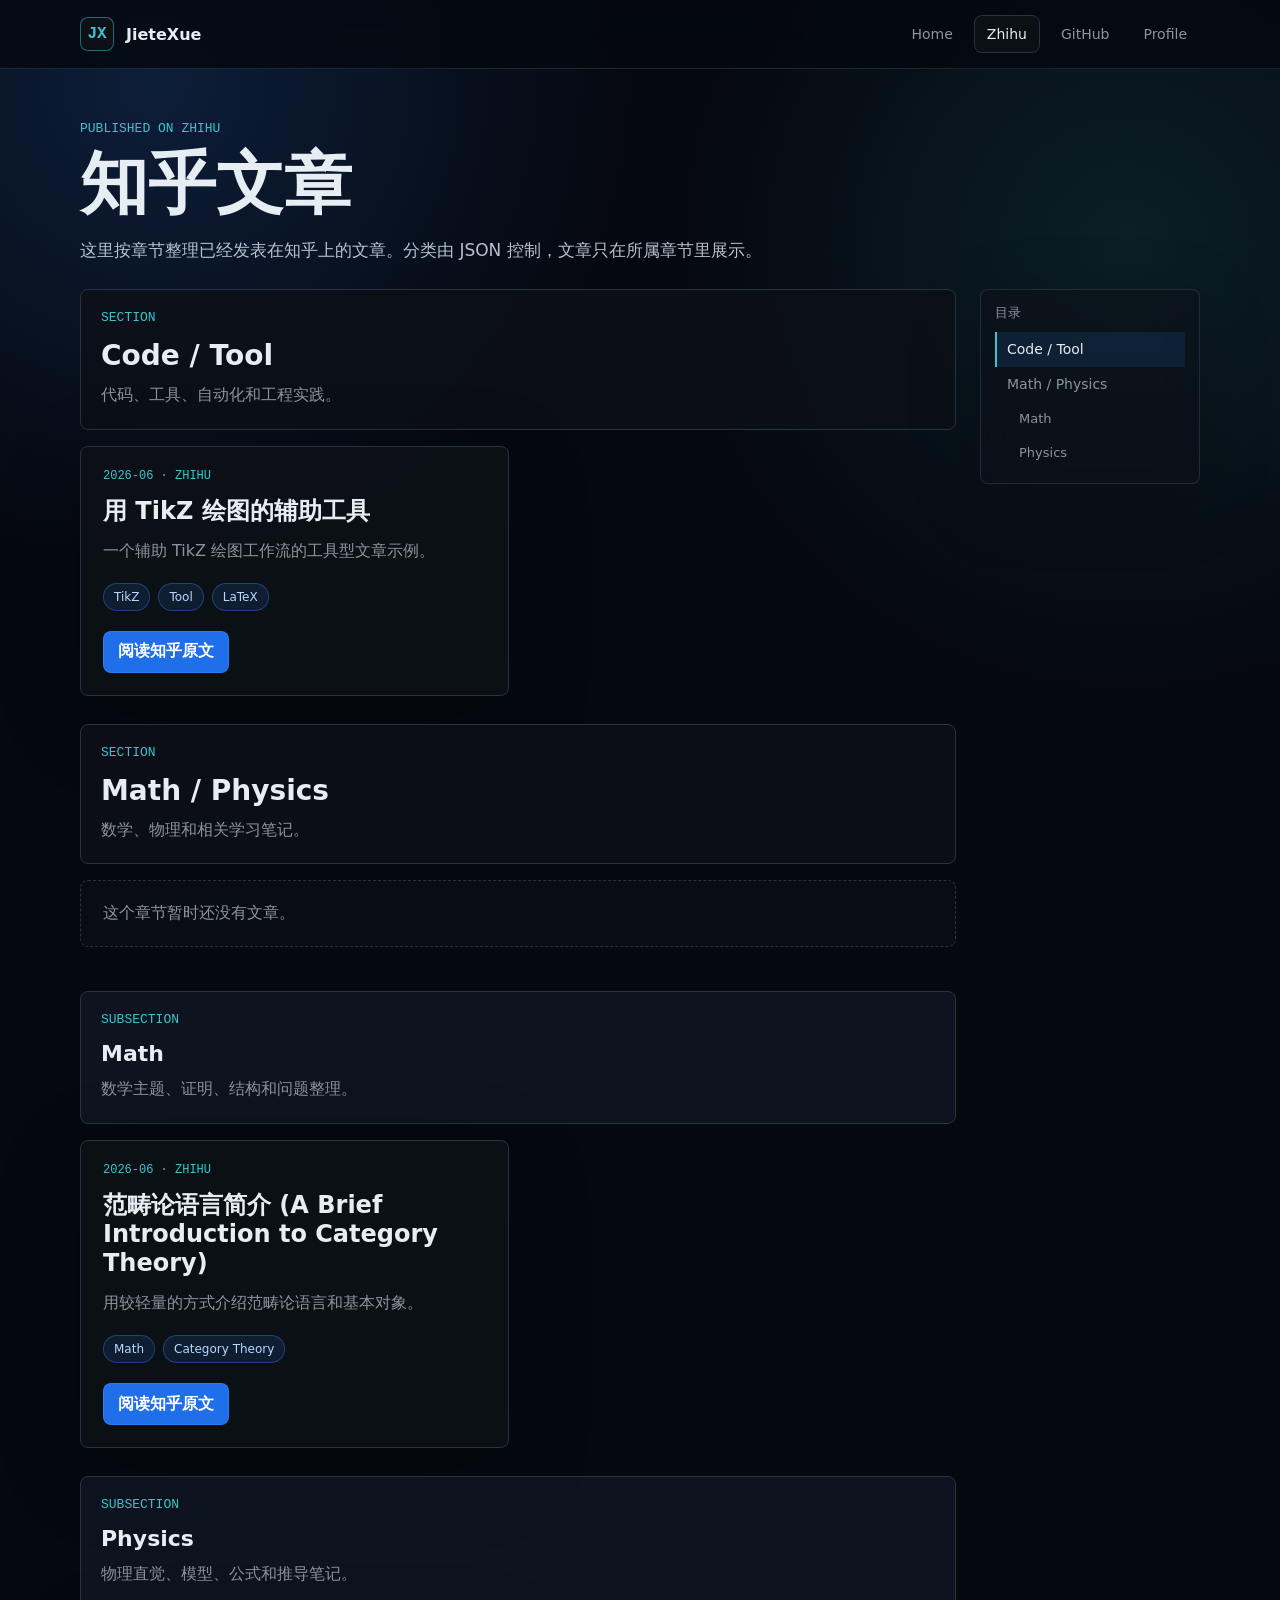
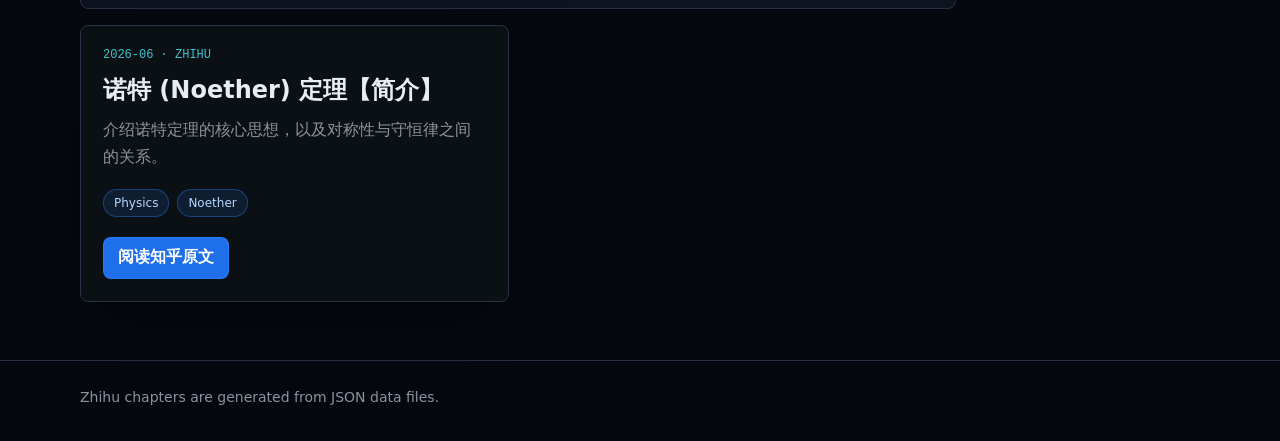
==== commit 67fa0ce3: "Add Zhihu article examples" ====
--- a/zhihu.html
+++ b/zhihu.html
@@ -44,7 +44,15 @@
               <h2>Code / Tool</h2>
               <p>代码、工具、自动化和工程实践。</p>
             </div>
-            <p class="section-empty">这个章节暂时还没有文章。</p>
+            <div class="article-grid">
+            <article class="content-card article-card">
+              <div class="card-meta">2026-06 · Zhihu</div>
+              <h3>用 TikZ 绘图的辅助工具</h3>
+              <p>一个辅助 TikZ 绘图工作流的工具型文章示例。</p>
+              <div class="tag-row"><span>TikZ</span><span>Tool</span><span>LaTeX</span></div>
+              <a class="button-link" href="https://zhuanlan.zhihu.com/p/2024245462408930681" target="_blank" rel="noreferrer">阅读知乎原文</a>
+            </article>
+            </div>
           </section>
 
           <section class="article-section" id="math-physics" data-section data-depth="1" style="--depth: 0">
@@ -62,7 +70,15 @@
               <h3>Math</h3>
               <p>数学主题、证明、结构和问题整理。</p>
             </div>
-            <p class="section-empty">这个主题暂时还没有文章。</p>
+            <div class="article-grid">
+            <article class="content-card article-card">
+              <div class="card-meta">2026-06 · Zhihu</div>
+              <h3>范畴论语言简介 (A Brief Introduction to Category Theory)</h3>
+              <p>用较轻量的方式介绍范畴论语言和基本对象。</p>
+              <div class="tag-row"><span>Math</span><span>Category Theory</span></div>
+              <a class="button-link" href="https://zhuanlan.zhihu.com/p/2012820675967084119" target="_blank" rel="noreferrer">阅读知乎原文</a>
+            </article>
+            </div>
           </section>
 
           <section class="article-section" id="physics" data-section data-depth="2" style="--depth: 1">
@@ -71,7 +87,15 @@
               <h3>Physics</h3>
               <p>物理直觉、模型、公式和推导笔记。</p>
             </div>
-            <p class="section-empty">这个主题暂时还没有文章。</p>
+            <div class="article-grid">
+            <article class="content-card article-card">
+              <div class="card-meta">2026-06 · Zhihu</div>
+              <h3>诺特 (Noether) 定理【简介】</h3>
+              <p>介绍诺特定理的核心思想，以及对称性与守恒律之间的关系。</p>
+              <div class="tag-row"><span>Physics</span><span>Noether</span></div>
+              <a class="button-link" href="https://zhuanlan.zhihu.com/p/1999801583450469239" target="_blank" rel="noreferrer">阅读知乎原文</a>
+            </article>
+            </div>
           </section>
 <!-- ARTICLE_SECTIONS:END -->
         </div>
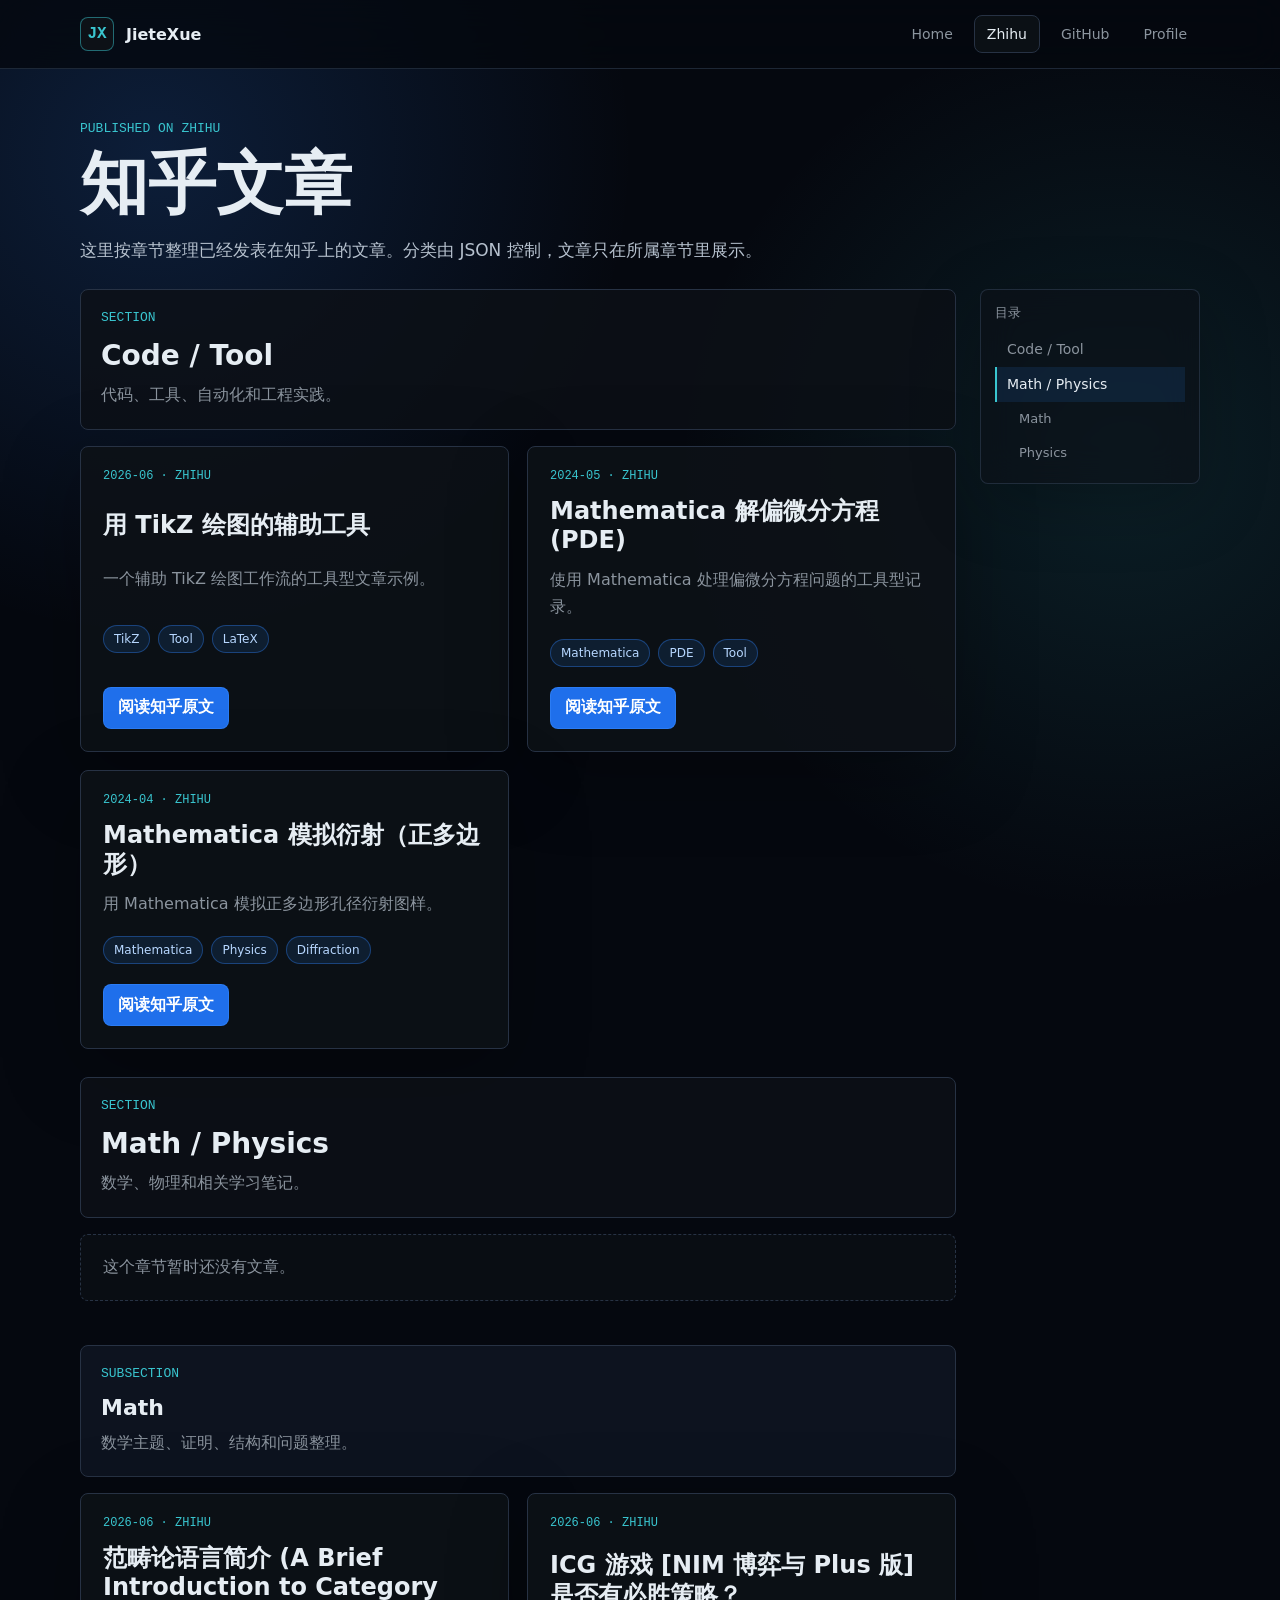
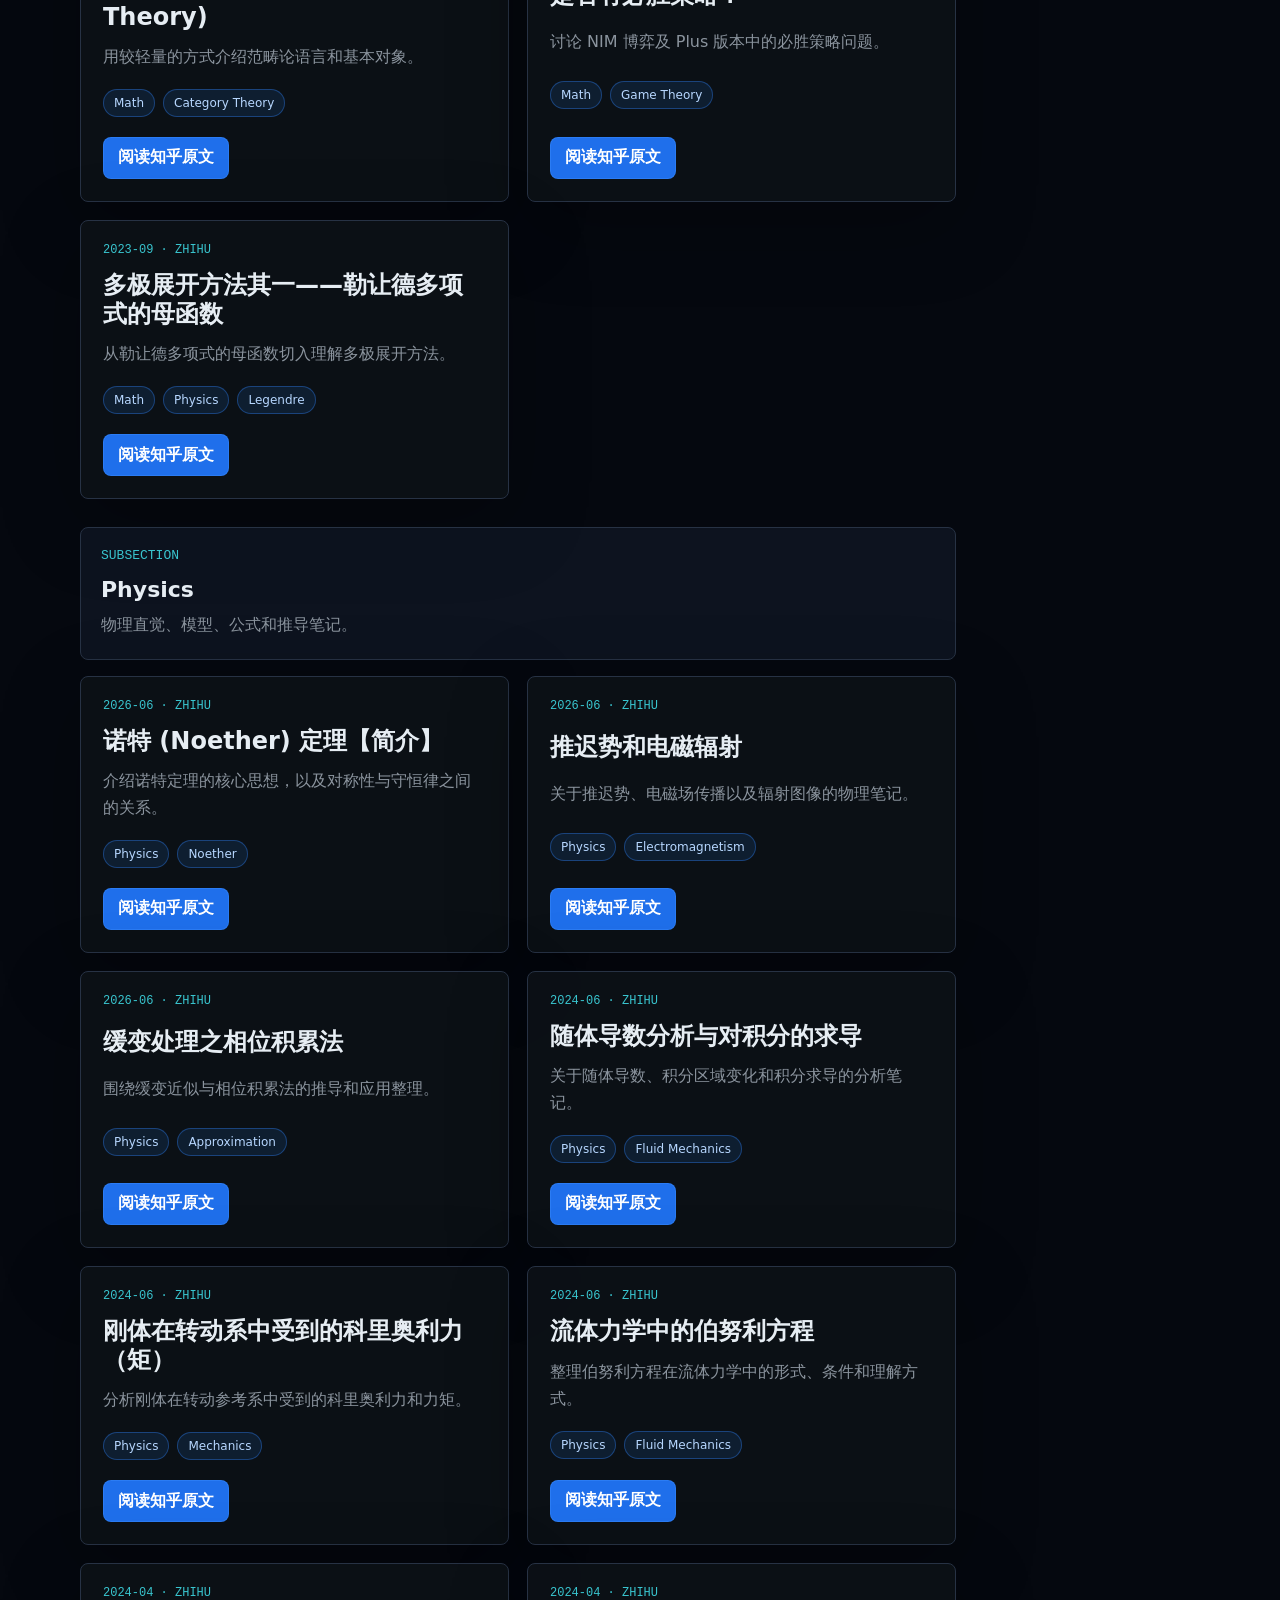
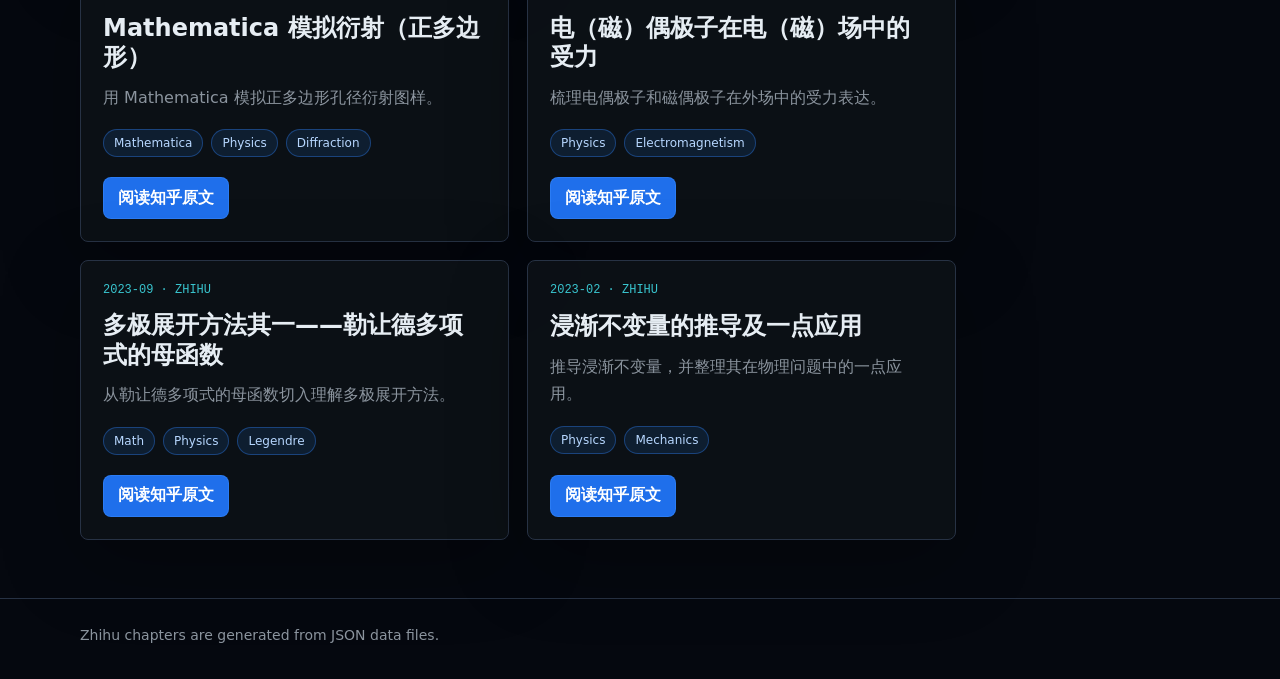
==== commit 778150bd: "Add more Zhihu article examples" ====
--- a/zhihu.html
+++ b/zhihu.html
@@ -52,6 +52,20 @@
               <div class="tag-row"><span>TikZ</span><span>Tool</span><span>LaTeX</span></div>
               <a class="button-link" href="https://zhuanlan.zhihu.com/p/2024245462408930681" target="_blank" rel="noreferrer">阅读知乎原文</a>
             </article>
+            <article class="content-card article-card">
+              <div class="card-meta">2024-05 · Zhihu</div>
+              <h3>Mathematica 解偏微分方程 (PDE)</h3>
+              <p>使用 Mathematica 处理偏微分方程问题的工具型记录。</p>
+              <div class="tag-row"><span>Mathematica</span><span>PDE</span><span>Tool</span></div>
+              <a class="button-link" href="https://zhuanlan.zhihu.com/p/695471799" target="_blank" rel="noreferrer">阅读知乎原文</a>
+            </article>
+            <article class="content-card article-card">
+              <div class="card-meta">2024-04 · Zhihu</div>
+              <h3>Mathematica 模拟衍射（正多边形）</h3>
+              <p>用 Mathematica 模拟正多边形孔径衍射图样。</p>
+              <div class="tag-row"><span>Mathematica</span><span>Physics</span><span>Diffraction</span></div>
+              <a class="button-link" href="https://zhuanlan.zhihu.com/p/682031004" target="_blank" rel="noreferrer">阅读知乎原文</a>
+            </article>
             </div>
           </section>
 
@@ -78,6 +92,20 @@
               <div class="tag-row"><span>Math</span><span>Category Theory</span></div>
               <a class="button-link" href="https://zhuanlan.zhihu.com/p/2012820675967084119" target="_blank" rel="noreferrer">阅读知乎原文</a>
             </article>
+            <article class="content-card article-card">
+              <div class="card-meta">2026-06 · Zhihu</div>
+              <h3>ICG 游戏 [NIM 博弈与 Plus 版] 是否有必胜策略？</h3>
+              <p>讨论 NIM 博弈及 Plus 版本中的必胜策略问题。</p>
+              <div class="tag-row"><span>Math</span><span>Game Theory</span></div>
+              <a class="button-link" href="https://zhuanlan.zhihu.com/p/1918439473382950153" target="_blank" rel="noreferrer">阅读知乎原文</a>
+            </article>
+            <article class="content-card article-card">
+              <div class="card-meta">2023-09 · Zhihu</div>
+              <h3>多极展开方法其一——勒让德多项式的母函数</h3>
+              <p>从勒让德多项式的母函数切入理解多极展开方法。</p>
+              <div class="tag-row"><span>Math</span><span>Physics</span><span>Legendre</span></div>
+              <a class="button-link" href="https://zhuanlan.zhihu.com/p/648319578" target="_blank" rel="noreferrer">阅读知乎原文</a>
+            </article>
             </div>
           </section>
 
@@ -94,6 +122,69 @@
               <p>介绍诺特定理的核心思想，以及对称性与守恒律之间的关系。</p>
               <div class="tag-row"><span>Physics</span><span>Noether</span></div>
               <a class="button-link" href="https://zhuanlan.zhihu.com/p/1999801583450469239" target="_blank" rel="noreferrer">阅读知乎原文</a>
+            </article>
+            <article class="content-card article-card">
+              <div class="card-meta">2026-06 · Zhihu</div>
+              <h3>推迟势和电磁辐射</h3>
+              <p>关于推迟势、电磁场传播以及辐射图像的物理笔记。</p>
+              <div class="tag-row"><span>Physics</span><span>Electromagnetism</span></div>
+              <a class="button-link" href="https://zhuanlan.zhihu.com/p/1995599112456934512" target="_blank" rel="noreferrer">阅读知乎原文</a>
+            </article>
+            <article class="content-card article-card">
+              <div class="card-meta">2026-06 · Zhihu</div>
+              <h3>缓变处理之相位积累法</h3>
+              <p>围绕缓变近似与相位积累法的推导和应用整理。</p>
+              <div class="tag-row"><span>Physics</span><span>Approximation</span></div>
+              <a class="button-link" href="https://zhuanlan.zhihu.com/p/1928352347811222651" target="_blank" rel="noreferrer">阅读知乎原文</a>
+            </article>
+            <article class="content-card article-card">
+              <div class="card-meta">2024-06 · Zhihu</div>
+              <h3>随体导数分析与对积分的求导</h3>
+              <p>关于随体导数、积分区域变化和积分求导的分析笔记。</p>
+              <div class="tag-row"><span>Physics</span><span>Fluid Mechanics</span></div>
+              <a class="button-link" href="https://zhuanlan.zhihu.com/p/716217523" target="_blank" rel="noreferrer">阅读知乎原文</a>
+            </article>
+            <article class="content-card article-card">
+              <div class="card-meta">2024-06 · Zhihu</div>
+              <h3>刚体在转动系中受到的科里奥利力（矩）</h3>
+              <p>分析刚体在转动参考系中受到的科里奥利力和力矩。</p>
+              <div class="tag-row"><span>Physics</span><span>Mechanics</span></div>
+              <a class="button-link" href="https://zhuanlan.zhihu.com/p/714236094" target="_blank" rel="noreferrer">阅读知乎原文</a>
+            </article>
+            <article class="content-card article-card">
+              <div class="card-meta">2024-06 · Zhihu</div>
+              <h3>流体力学中的伯努利方程</h3>
+              <p>整理伯努利方程在流体力学中的形式、条件和理解方式。</p>
+              <div class="tag-row"><span>Physics</span><span>Fluid Mechanics</span></div>
+              <a class="button-link" href="https://zhuanlan.zhihu.com/p/714077475" target="_blank" rel="noreferrer">阅读知乎原文</a>
+            </article>
+            <article class="content-card article-card">
+              <div class="card-meta">2024-04 · Zhihu</div>
+              <h3>Mathematica 模拟衍射（正多边形）</h3>
+              <p>用 Mathematica 模拟正多边形孔径衍射图样。</p>
+              <div class="tag-row"><span>Mathematica</span><span>Physics</span><span>Diffraction</span></div>
+              <a class="button-link" href="https://zhuanlan.zhihu.com/p/682031004" target="_blank" rel="noreferrer">阅读知乎原文</a>
+            </article>
+            <article class="content-card article-card">
+              <div class="card-meta">2024-04 · Zhihu</div>
+              <h3>电（磁）偶极子在电（磁）场中的受力</h3>
+              <p>梳理电偶极子和磁偶极子在外场中的受力表达。</p>
+              <div class="tag-row"><span>Physics</span><span>Electromagnetism</span></div>
+              <a class="button-link" href="https://zhuanlan.zhihu.com/p/681640628" target="_blank" rel="noreferrer">阅读知乎原文</a>
+            </article>
+            <article class="content-card article-card">
+              <div class="card-meta">2023-09 · Zhihu</div>
+              <h3>多极展开方法其一——勒让德多项式的母函数</h3>
+              <p>从勒让德多项式的母函数切入理解多极展开方法。</p>
+              <div class="tag-row"><span>Math</span><span>Physics</span><span>Legendre</span></div>
+              <a class="button-link" href="https://zhuanlan.zhihu.com/p/648319578" target="_blank" rel="noreferrer">阅读知乎原文</a>
+            </article>
+            <article class="content-card article-card">
+              <div class="card-meta">2023-02 · Zhihu</div>
+              <h3>浸渐不变量的推导及一点应用</h3>
+              <p>推导浸渐不变量，并整理其在物理问题中的一点应用。</p>
+              <div class="tag-row"><span>Physics</span><span>Mechanics</span></div>
+              <a class="button-link" href="https://zhuanlan.zhihu.com/p/605428371" target="_blank" rel="noreferrer">阅读知乎原文</a>
             </article>
             </div>
           </section>
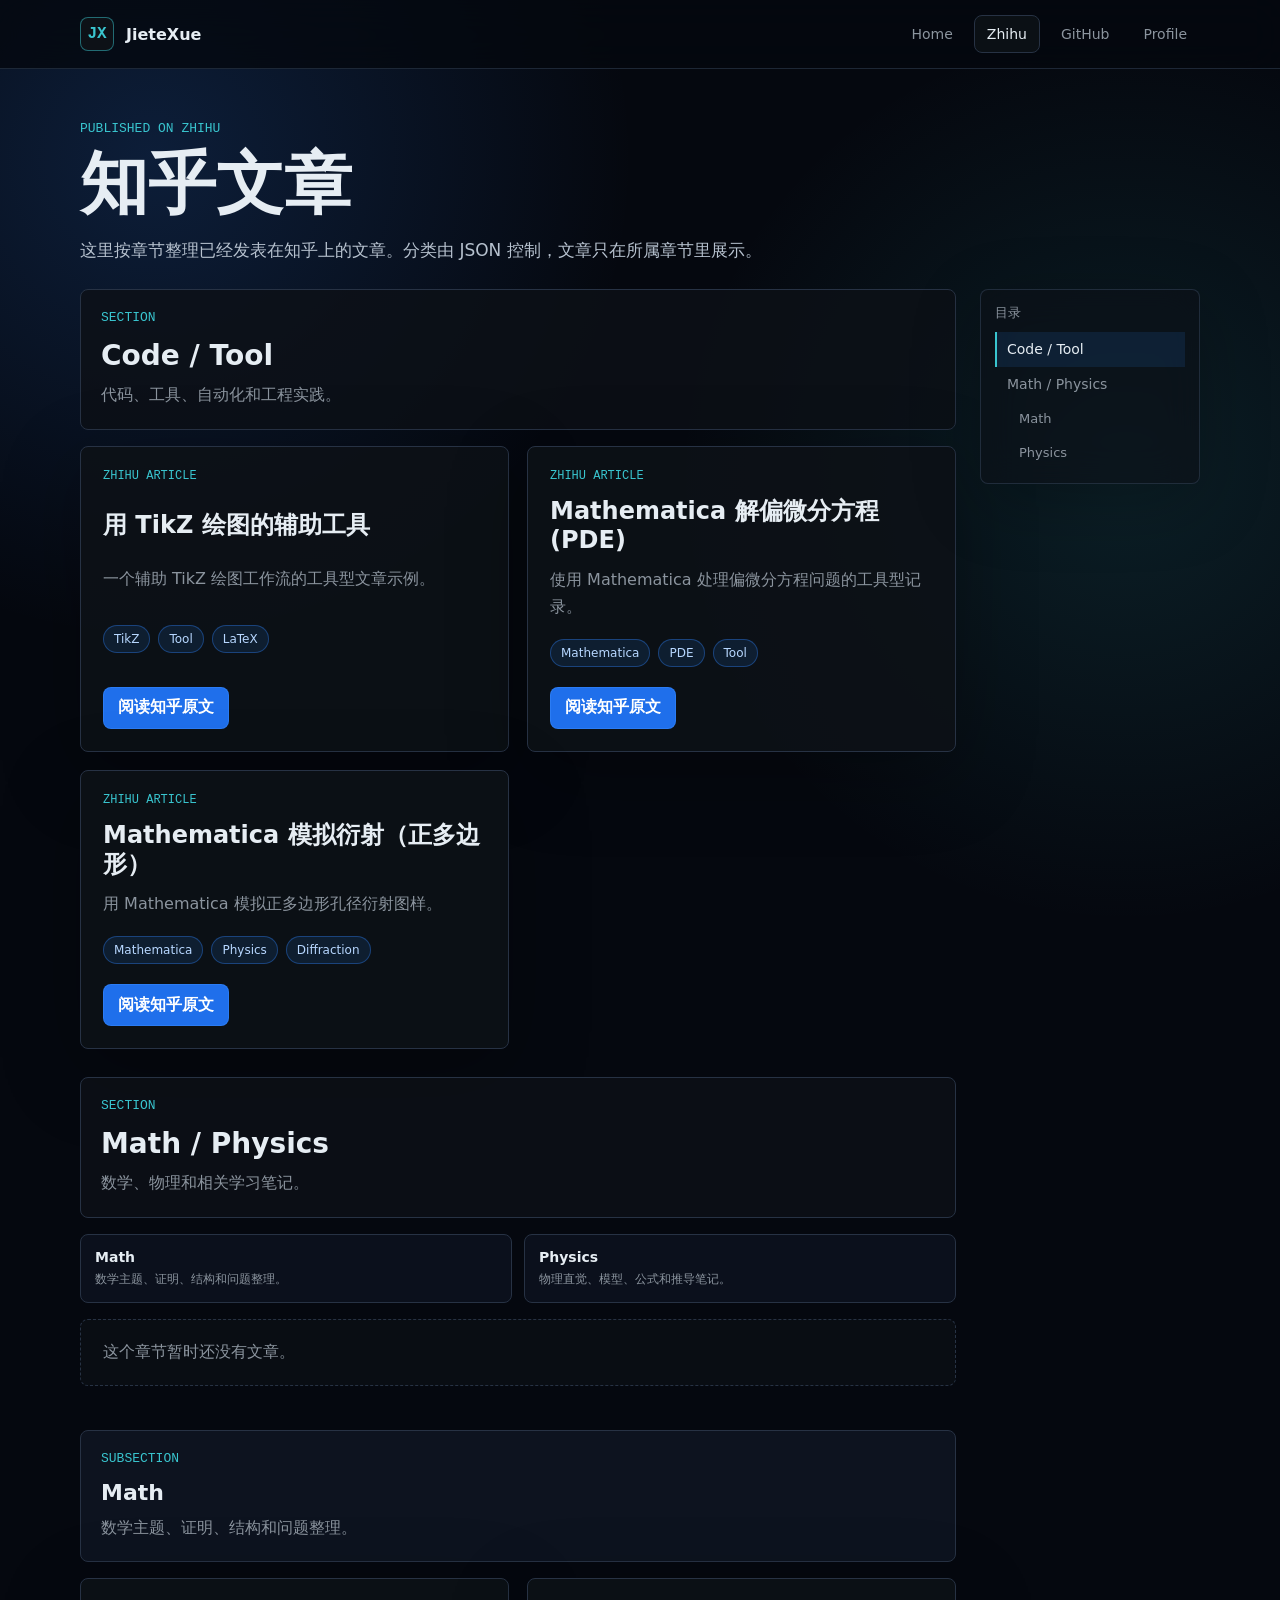
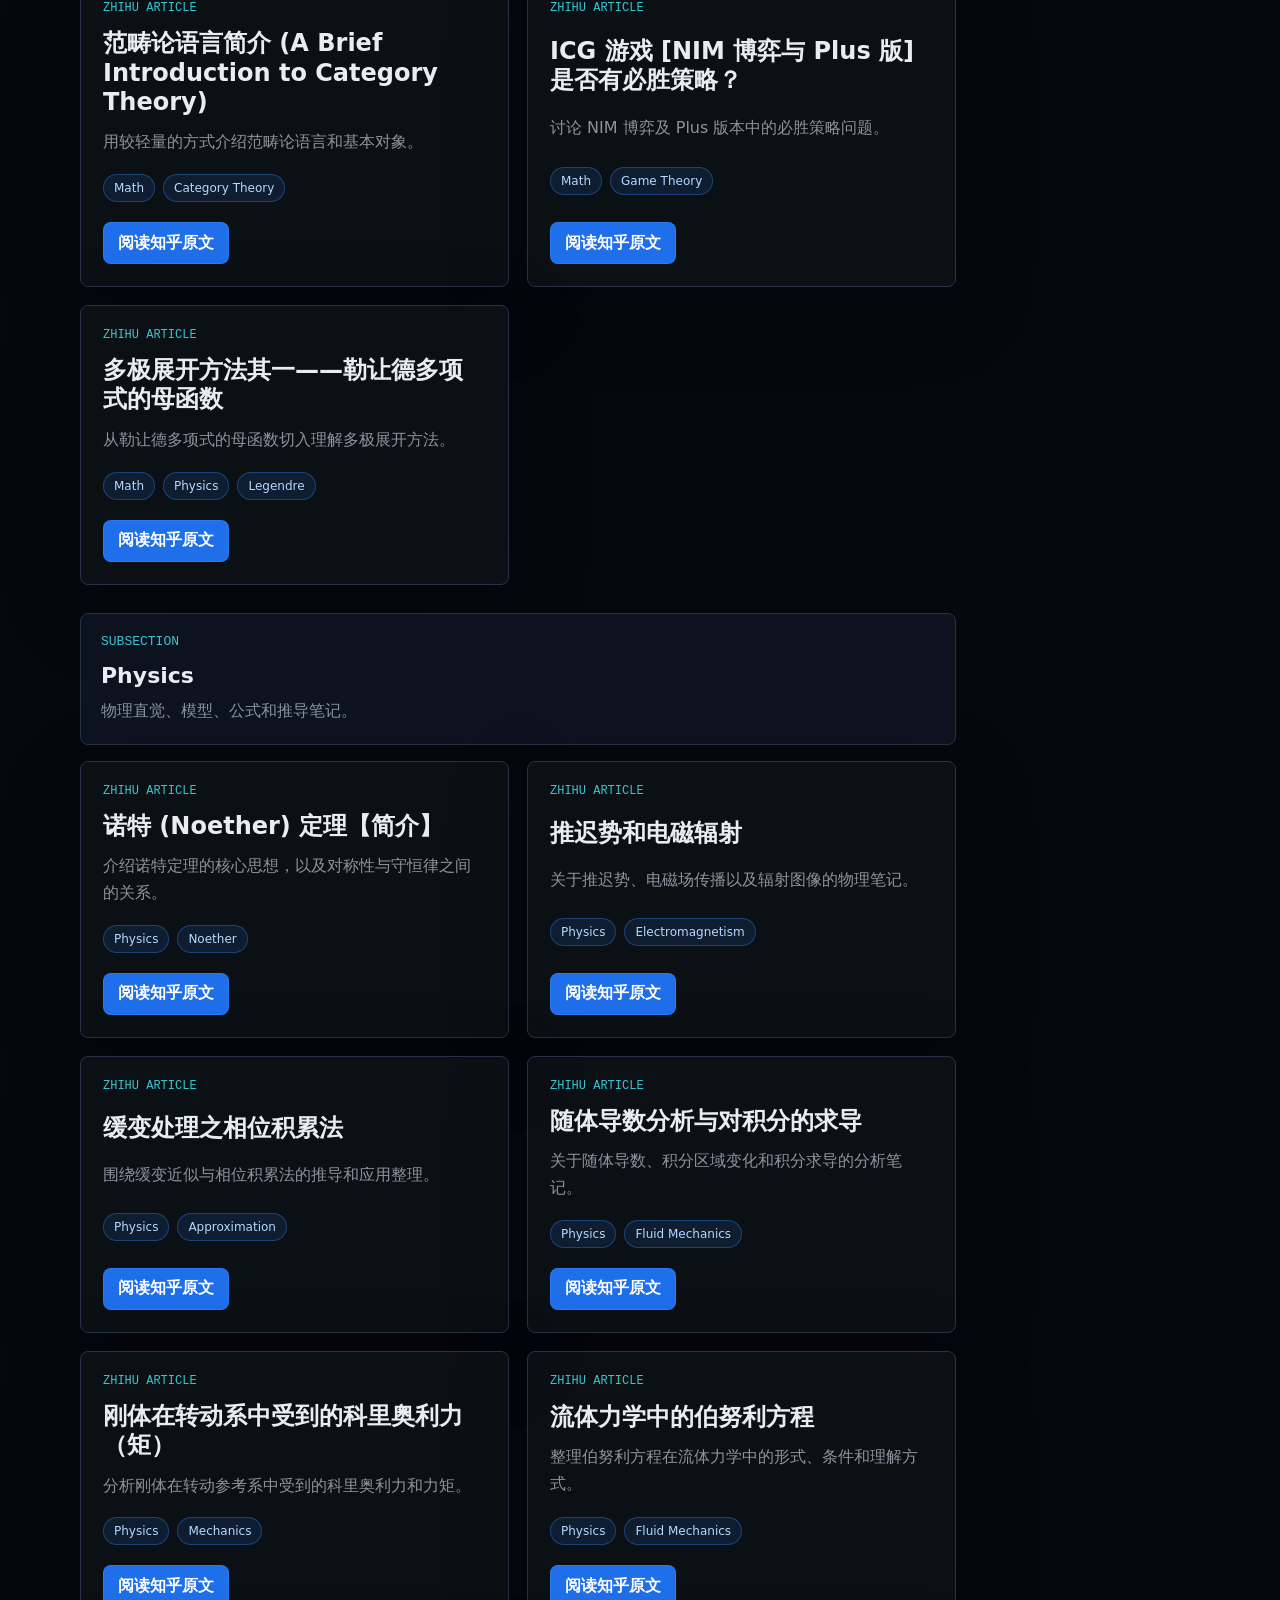
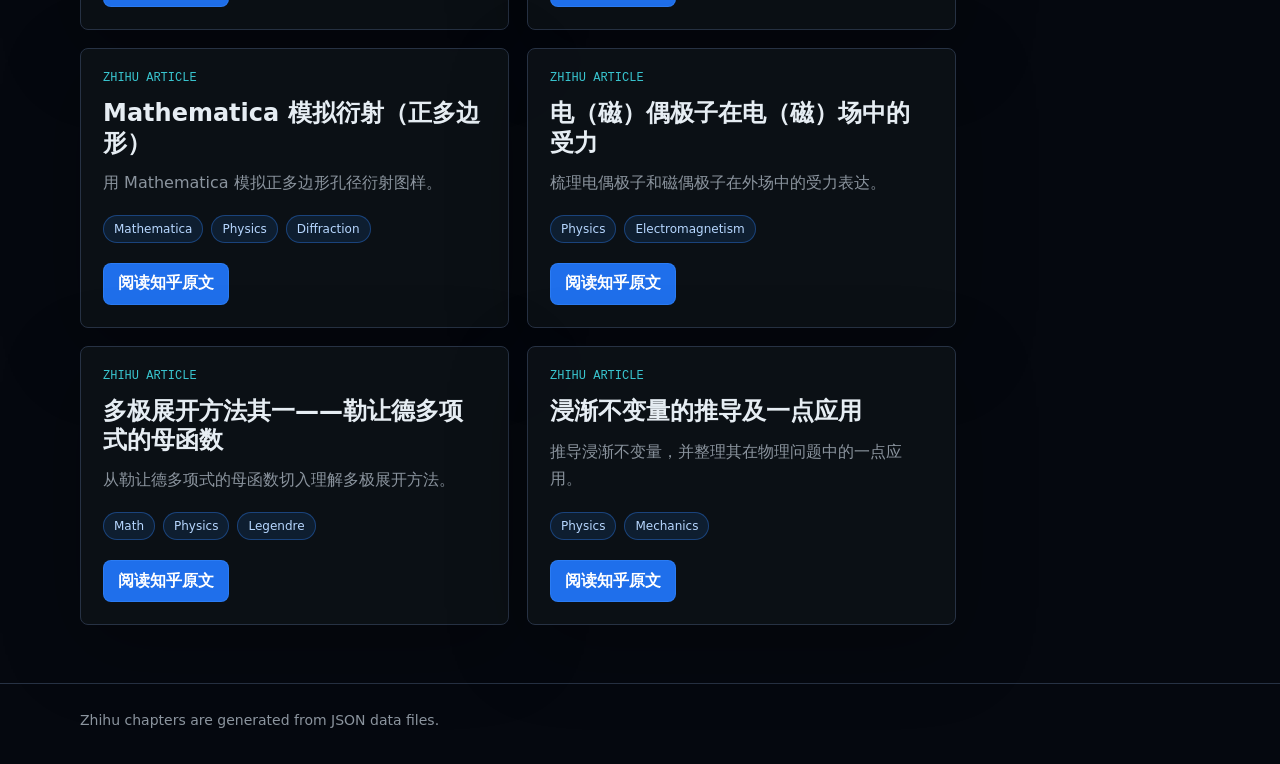
==== commit 17b54e70: "Make Zhihu dates optional" ====
--- a/zhihu.html
+++ b/zhihu.html
@@ -44,28 +44,29 @@
               <h2>Code / Tool</h2>
               <p>代码、工具、自动化和工程实践。</p>
             </div>
+
             <div class="article-grid">
-            <article class="content-card article-card">
-              <div class="card-meta">2026-06 · Zhihu</div>
-              <h3>用 TikZ 绘图的辅助工具</h3>
-              <p>一个辅助 TikZ 绘图工作流的工具型文章示例。</p>
-              <div class="tag-row"><span>TikZ</span><span>Tool</span><span>LaTeX</span></div>
-              <a class="button-link" href="https://zhuanlan.zhihu.com/p/2024245462408930681" target="_blank" rel="noreferrer">阅读知乎原文</a>
-            </article>
-            <article class="content-card article-card">
-              <div class="card-meta">2024-05 · Zhihu</div>
-              <h3>Mathematica 解偏微分方程 (PDE)</h3>
-              <p>使用 Mathematica 处理偏微分方程问题的工具型记录。</p>
-              <div class="tag-row"><span>Mathematica</span><span>PDE</span><span>Tool</span></div>
-              <a class="button-link" href="https://zhuanlan.zhihu.com/p/695471799" target="_blank" rel="noreferrer">阅读知乎原文</a>
-            </article>
-            <article class="content-card article-card">
-              <div class="card-meta">2024-04 · Zhihu</div>
-              <h3>Mathematica 模拟衍射（正多边形）</h3>
-              <p>用 Mathematica 模拟正多边形孔径衍射图样。</p>
-              <div class="tag-row"><span>Mathematica</span><span>Physics</span><span>Diffraction</span></div>
-              <a class="button-link" href="https://zhuanlan.zhihu.com/p/682031004" target="_blank" rel="noreferrer">阅读知乎原文</a>
-            </article>
+              <article class="content-card article-card">
+                <div class="card-meta">Zhihu Article</div>
+                <h3>用 TikZ 绘图的辅助工具</h3>
+                <p>一个辅助 TikZ 绘图工作流的工具型文章示例。</p>
+                <div class="tag-row"><span>TikZ</span><span>Tool</span><span>LaTeX</span></div>
+                <a class="button-link" href="https://zhuanlan.zhihu.com/p/2024245462408930681" target="_blank" rel="noreferrer">阅读知乎原文</a>
+              </article>
+              <article class="content-card article-card">
+                <div class="card-meta">Zhihu Article</div>
+                <h3>Mathematica 解偏微分方程 (PDE)</h3>
+                <p>使用 Mathematica 处理偏微分方程问题的工具型记录。</p>
+                <div class="tag-row"><span>Mathematica</span><span>PDE</span><span>Tool</span></div>
+                <a class="button-link" href="https://zhuanlan.zhihu.com/p/695471799" target="_blank" rel="noreferrer">阅读知乎原文</a>
+              </article>
+              <article class="content-card article-card">
+                <div class="card-meta">Zhihu Article</div>
+                <h3>Mathematica 模拟衍射（正多边形）</h3>
+                <p>用 Mathematica 模拟正多边形孔径衍射图样。</p>
+                <div class="tag-row"><span>Mathematica</span><span>Physics</span><span>Diffraction</span></div>
+                <a class="button-link" href="https://zhuanlan.zhihu.com/p/682031004" target="_blank" rel="noreferrer">阅读知乎原文</a>
+              </article>
             </div>
           </section>
 
@@ -75,6 +76,17 @@
               <h2>Math / Physics</h2>
               <p>数学、物理和相关学习笔记。</p>
             </div>
+            <div class="child-tree">
+              <a class="child-link" href="#math">
+                <strong>Math</strong>
+                <span>数学主题、证明、结构和问题整理。</span>
+              </a>
+              <a class="child-link" href="#physics">
+                <strong>Physics</strong>
+                <span>物理直觉、模型、公式和推导笔记。</span>
+              </a>
+            </div>
+
             <p class="section-empty">这个章节暂时还没有文章。</p>
           </section>
 
@@ -84,28 +96,29 @@
               <h3>Math</h3>
               <p>数学主题、证明、结构和问题整理。</p>
             </div>
+
             <div class="article-grid">
-            <article class="content-card article-card">
-              <div class="card-meta">2026-06 · Zhihu</div>
-              <h3>范畴论语言简介 (A Brief Introduction to Category Theory)</h3>
-              <p>用较轻量的方式介绍范畴论语言和基本对象。</p>
-              <div class="tag-row"><span>Math</span><span>Category Theory</span></div>
-              <a class="button-link" href="https://zhuanlan.zhihu.com/p/2012820675967084119" target="_blank" rel="noreferrer">阅读知乎原文</a>
-            </article>
-            <article class="content-card article-card">
-              <div class="card-meta">2026-06 · Zhihu</div>
-              <h3>ICG 游戏 [NIM 博弈与 Plus 版] 是否有必胜策略？</h3>
-              <p>讨论 NIM 博弈及 Plus 版本中的必胜策略问题。</p>
-              <div class="tag-row"><span>Math</span><span>Game Theory</span></div>
-              <a class="button-link" href="https://zhuanlan.zhihu.com/p/1918439473382950153" target="_blank" rel="noreferrer">阅读知乎原文</a>
-            </article>
-            <article class="content-card article-card">
-              <div class="card-meta">2023-09 · Zhihu</div>
-              <h3>多极展开方法其一——勒让德多项式的母函数</h3>
-              <p>从勒让德多项式的母函数切入理解多极展开方法。</p>
-              <div class="tag-row"><span>Math</span><span>Physics</span><span>Legendre</span></div>
-              <a class="button-link" href="https://zhuanlan.zhihu.com/p/648319578" target="_blank" rel="noreferrer">阅读知乎原文</a>
-            </article>
+              <article class="content-card article-card">
+                <div class="card-meta">Zhihu Article</div>
+                <h3>范畴论语言简介 (A Brief Introduction to Category Theory)</h3>
+                <p>用较轻量的方式介绍范畴论语言和基本对象。</p>
+                <div class="tag-row"><span>Math</span><span>Category Theory</span></div>
+                <a class="button-link" href="https://zhuanlan.zhihu.com/p/2012820675967084119" target="_blank" rel="noreferrer">阅读知乎原文</a>
+              </article>
+              <article class="content-card article-card">
+                <div class="card-meta">Zhihu Article</div>
+                <h3>ICG 游戏 [NIM 博弈与 Plus 版] 是否有必胜策略？</h3>
+                <p>讨论 NIM 博弈及 Plus 版本中的必胜策略问题。</p>
+                <div class="tag-row"><span>Math</span><span>Game Theory</span></div>
+                <a class="button-link" href="https://zhuanlan.zhihu.com/p/1918439473382950153" target="_blank" rel="noreferrer">阅读知乎原文</a>
+              </article>
+              <article class="content-card article-card">
+                <div class="card-meta">Zhihu Article</div>
+                <h3>多极展开方法其一——勒让德多项式的母函数</h3>
+                <p>从勒让德多项式的母函数切入理解多极展开方法。</p>
+                <div class="tag-row"><span>Math</span><span>Physics</span><span>Legendre</span></div>
+                <a class="button-link" href="https://zhuanlan.zhihu.com/p/648319578" target="_blank" rel="noreferrer">阅读知乎原文</a>
+              </article>
             </div>
           </section>
 
@@ -115,77 +128,78 @@
               <h3>Physics</h3>
               <p>物理直觉、模型、公式和推导笔记。</p>
             </div>
+
             <div class="article-grid">
-            <article class="content-card article-card">
-              <div class="card-meta">2026-06 · Zhihu</div>
-              <h3>诺特 (Noether) 定理【简介】</h3>
-              <p>介绍诺特定理的核心思想，以及对称性与守恒律之间的关系。</p>
-              <div class="tag-row"><span>Physics</span><span>Noether</span></div>
-              <a class="button-link" href="https://zhuanlan.zhihu.com/p/1999801583450469239" target="_blank" rel="noreferrer">阅读知乎原文</a>
-            </article>
-            <article class="content-card article-card">
-              <div class="card-meta">2026-06 · Zhihu</div>
-              <h3>推迟势和电磁辐射</h3>
-              <p>关于推迟势、电磁场传播以及辐射图像的物理笔记。</p>
-              <div class="tag-row"><span>Physics</span><span>Electromagnetism</span></div>
-              <a class="button-link" href="https://zhuanlan.zhihu.com/p/1995599112456934512" target="_blank" rel="noreferrer">阅读知乎原文</a>
-            </article>
-            <article class="content-card article-card">
-              <div class="card-meta">2026-06 · Zhihu</div>
-              <h3>缓变处理之相位积累法</h3>
-              <p>围绕缓变近似与相位积累法的推导和应用整理。</p>
-              <div class="tag-row"><span>Physics</span><span>Approximation</span></div>
-              <a class="button-link" href="https://zhuanlan.zhihu.com/p/1928352347811222651" target="_blank" rel="noreferrer">阅读知乎原文</a>
-            </article>
-            <article class="content-card article-card">
-              <div class="card-meta">2024-06 · Zhihu</div>
-              <h3>随体导数分析与对积分的求导</h3>
-              <p>关于随体导数、积分区域变化和积分求导的分析笔记。</p>
-              <div class="tag-row"><span>Physics</span><span>Fluid Mechanics</span></div>
-              <a class="button-link" href="https://zhuanlan.zhihu.com/p/716217523" target="_blank" rel="noreferrer">阅读知乎原文</a>
-            </article>
-            <article class="content-card article-card">
-              <div class="card-meta">2024-06 · Zhihu</div>
-              <h3>刚体在转动系中受到的科里奥利力（矩）</h3>
-              <p>分析刚体在转动参考系中受到的科里奥利力和力矩。</p>
-              <div class="tag-row"><span>Physics</span><span>Mechanics</span></div>
-              <a class="button-link" href="https://zhuanlan.zhihu.com/p/714236094" target="_blank" rel="noreferrer">阅读知乎原文</a>
-            </article>
-            <article class="content-card article-card">
-              <div class="card-meta">2024-06 · Zhihu</div>
-              <h3>流体力学中的伯努利方程</h3>
-              <p>整理伯努利方程在流体力学中的形式、条件和理解方式。</p>
-              <div class="tag-row"><span>Physics</span><span>Fluid Mechanics</span></div>
-              <a class="button-link" href="https://zhuanlan.zhihu.com/p/714077475" target="_blank" rel="noreferrer">阅读知乎原文</a>
-            </article>
-            <article class="content-card article-card">
-              <div class="card-meta">2024-04 · Zhihu</div>
-              <h3>Mathematica 模拟衍射（正多边形）</h3>
-              <p>用 Mathematica 模拟正多边形孔径衍射图样。</p>
-              <div class="tag-row"><span>Mathematica</span><span>Physics</span><span>Diffraction</span></div>
-              <a class="button-link" href="https://zhuanlan.zhihu.com/p/682031004" target="_blank" rel="noreferrer">阅读知乎原文</a>
-            </article>
-            <article class="content-card article-card">
-              <div class="card-meta">2024-04 · Zhihu</div>
-              <h3>电（磁）偶极子在电（磁）场中的受力</h3>
-              <p>梳理电偶极子和磁偶极子在外场中的受力表达。</p>
-              <div class="tag-row"><span>Physics</span><span>Electromagnetism</span></div>
-              <a class="button-link" href="https://zhuanlan.zhihu.com/p/681640628" target="_blank" rel="noreferrer">阅读知乎原文</a>
-            </article>
-            <article class="content-card article-card">
-              <div class="card-meta">2023-09 · Zhihu</div>
-              <h3>多极展开方法其一——勒让德多项式的母函数</h3>
-              <p>从勒让德多项式的母函数切入理解多极展开方法。</p>
-              <div class="tag-row"><span>Math</span><span>Physics</span><span>Legendre</span></div>
-              <a class="button-link" href="https://zhuanlan.zhihu.com/p/648319578" target="_blank" rel="noreferrer">阅读知乎原文</a>
-            </article>
-            <article class="content-card article-card">
-              <div class="card-meta">2023-02 · Zhihu</div>
-              <h3>浸渐不变量的推导及一点应用</h3>
-              <p>推导浸渐不变量，并整理其在物理问题中的一点应用。</p>
-              <div class="tag-row"><span>Physics</span><span>Mechanics</span></div>
-              <a class="button-link" href="https://zhuanlan.zhihu.com/p/605428371" target="_blank" rel="noreferrer">阅读知乎原文</a>
-            </article>
+              <article class="content-card article-card">
+                <div class="card-meta">Zhihu Article</div>
+                <h3>诺特 (Noether) 定理【简介】</h3>
+                <p>介绍诺特定理的核心思想，以及对称性与守恒律之间的关系。</p>
+                <div class="tag-row"><span>Physics</span><span>Noether</span></div>
+                <a class="button-link" href="https://zhuanlan.zhihu.com/p/1999801583450469239" target="_blank" rel="noreferrer">阅读知乎原文</a>
+              </article>
+              <article class="content-card article-card">
+                <div class="card-meta">Zhihu Article</div>
+                <h3>推迟势和电磁辐射</h3>
+                <p>关于推迟势、电磁场传播以及辐射图像的物理笔记。</p>
+                <div class="tag-row"><span>Physics</span><span>Electromagnetism</span></div>
+                <a class="button-link" href="https://zhuanlan.zhihu.com/p/1995599112456934512" target="_blank" rel="noreferrer">阅读知乎原文</a>
+              </article>
+              <article class="content-card article-card">
+                <div class="card-meta">Zhihu Article</div>
+                <h3>缓变处理之相位积累法</h3>
+                <p>围绕缓变近似与相位积累法的推导和应用整理。</p>
+                <div class="tag-row"><span>Physics</span><span>Approximation</span></div>
+                <a class="button-link" href="https://zhuanlan.zhihu.com/p/1928352347811222651" target="_blank" rel="noreferrer">阅读知乎原文</a>
+              </article>
+              <article class="content-card article-card">
+                <div class="card-meta">Zhihu Article</div>
+                <h3>随体导数分析与对积分的求导</h3>
+                <p>关于随体导数、积分区域变化和积分求导的分析笔记。</p>
+                <div class="tag-row"><span>Physics</span><span>Fluid Mechanics</span></div>
+                <a class="button-link" href="https://zhuanlan.zhihu.com/p/716217523" target="_blank" rel="noreferrer">阅读知乎原文</a>
+              </article>
+              <article class="content-card article-card">
+                <div class="card-meta">Zhihu Article</div>
+                <h3>刚体在转动系中受到的科里奥利力（矩）</h3>
+                <p>分析刚体在转动参考系中受到的科里奥利力和力矩。</p>
+                <div class="tag-row"><span>Physics</span><span>Mechanics</span></div>
+                <a class="button-link" href="https://zhuanlan.zhihu.com/p/714236094" target="_blank" rel="noreferrer">阅读知乎原文</a>
+              </article>
+              <article class="content-card article-card">
+                <div class="card-meta">Zhihu Article</div>
+                <h3>流体力学中的伯努利方程</h3>
+                <p>整理伯努利方程在流体力学中的形式、条件和理解方式。</p>
+                <div class="tag-row"><span>Physics</span><span>Fluid Mechanics</span></div>
+                <a class="button-link" href="https://zhuanlan.zhihu.com/p/714077475" target="_blank" rel="noreferrer">阅读知乎原文</a>
+              </article>
+              <article class="content-card article-card">
+                <div class="card-meta">Zhihu Article</div>
+                <h3>Mathematica 模拟衍射（正多边形）</h3>
+                <p>用 Mathematica 模拟正多边形孔径衍射图样。</p>
+                <div class="tag-row"><span>Mathematica</span><span>Physics</span><span>Diffraction</span></div>
+                <a class="button-link" href="https://zhuanlan.zhihu.com/p/682031004" target="_blank" rel="noreferrer">阅读知乎原文</a>
+              </article>
+              <article class="content-card article-card">
+                <div class="card-meta">Zhihu Article</div>
+                <h3>电（磁）偶极子在电（磁）场中的受力</h3>
+                <p>梳理电偶极子和磁偶极子在外场中的受力表达。</p>
+                <div class="tag-row"><span>Physics</span><span>Electromagnetism</span></div>
+                <a class="button-link" href="https://zhuanlan.zhihu.com/p/681640628" target="_blank" rel="noreferrer">阅读知乎原文</a>
+              </article>
+              <article class="content-card article-card">
+                <div class="card-meta">Zhihu Article</div>
+                <h3>多极展开方法其一——勒让德多项式的母函数</h3>
+                <p>从勒让德多项式的母函数切入理解多极展开方法。</p>
+                <div class="tag-row"><span>Math</span><span>Physics</span><span>Legendre</span></div>
+                <a class="button-link" href="https://zhuanlan.zhihu.com/p/648319578" target="_blank" rel="noreferrer">阅读知乎原文</a>
+              </article>
+              <article class="content-card article-card">
+                <div class="card-meta">Zhihu Article</div>
+                <h3>浸渐不变量的推导及一点应用</h3>
+                <p>推导浸渐不变量，并整理其在物理问题中的一点应用。</p>
+                <div class="tag-row"><span>Physics</span><span>Mechanics</span></div>
+                <a class="button-link" href="https://zhuanlan.zhihu.com/p/605428371" target="_blank" rel="noreferrer">阅读知乎原文</a>
+              </article>
             </div>
           </section>
 <!-- ARTICLE_SECTIONS:END -->
--- a/assets/zhihu.css
+++ b/assets/zhihu.css
@@ -225,6 +225,41 @@
   margin-top: 16px;
 }
 
+.child-tree {
+  display: grid;
+  grid-template-columns: repeat(2, minmax(0, 1fr));
+  gap: 12px;
+  margin-top: 16px;
+}
+
+.child-link {
+  border: 1px solid var(--line);
+  border-radius: 8px;
+  padding: 14px;
+  background: rgba(17, 24, 39, 0.58);
+}
+
+.child-link:hover {
+  border-color: rgba(57, 197, 207, 0.62);
+  background: rgba(47, 129, 247, 0.12);
+}
+
+.child-link strong,
+.child-link span {
+  display: block;
+}
+
+.child-link strong {
+  font-size: 14px;
+}
+
+.child-link span {
+  margin-top: 6px;
+  color: var(--muted);
+  font-size: 12px;
+  line-height: 1.45;
+}
+
 .content-card {
   display: flex;
   min-height: 240px;
@@ -315,6 +350,7 @@
 
 @media (max-width: 760px) {
   .topbar-inner,
+  .child-tree,
   .article-grid {
     grid-template-columns: 1fr;
   }
